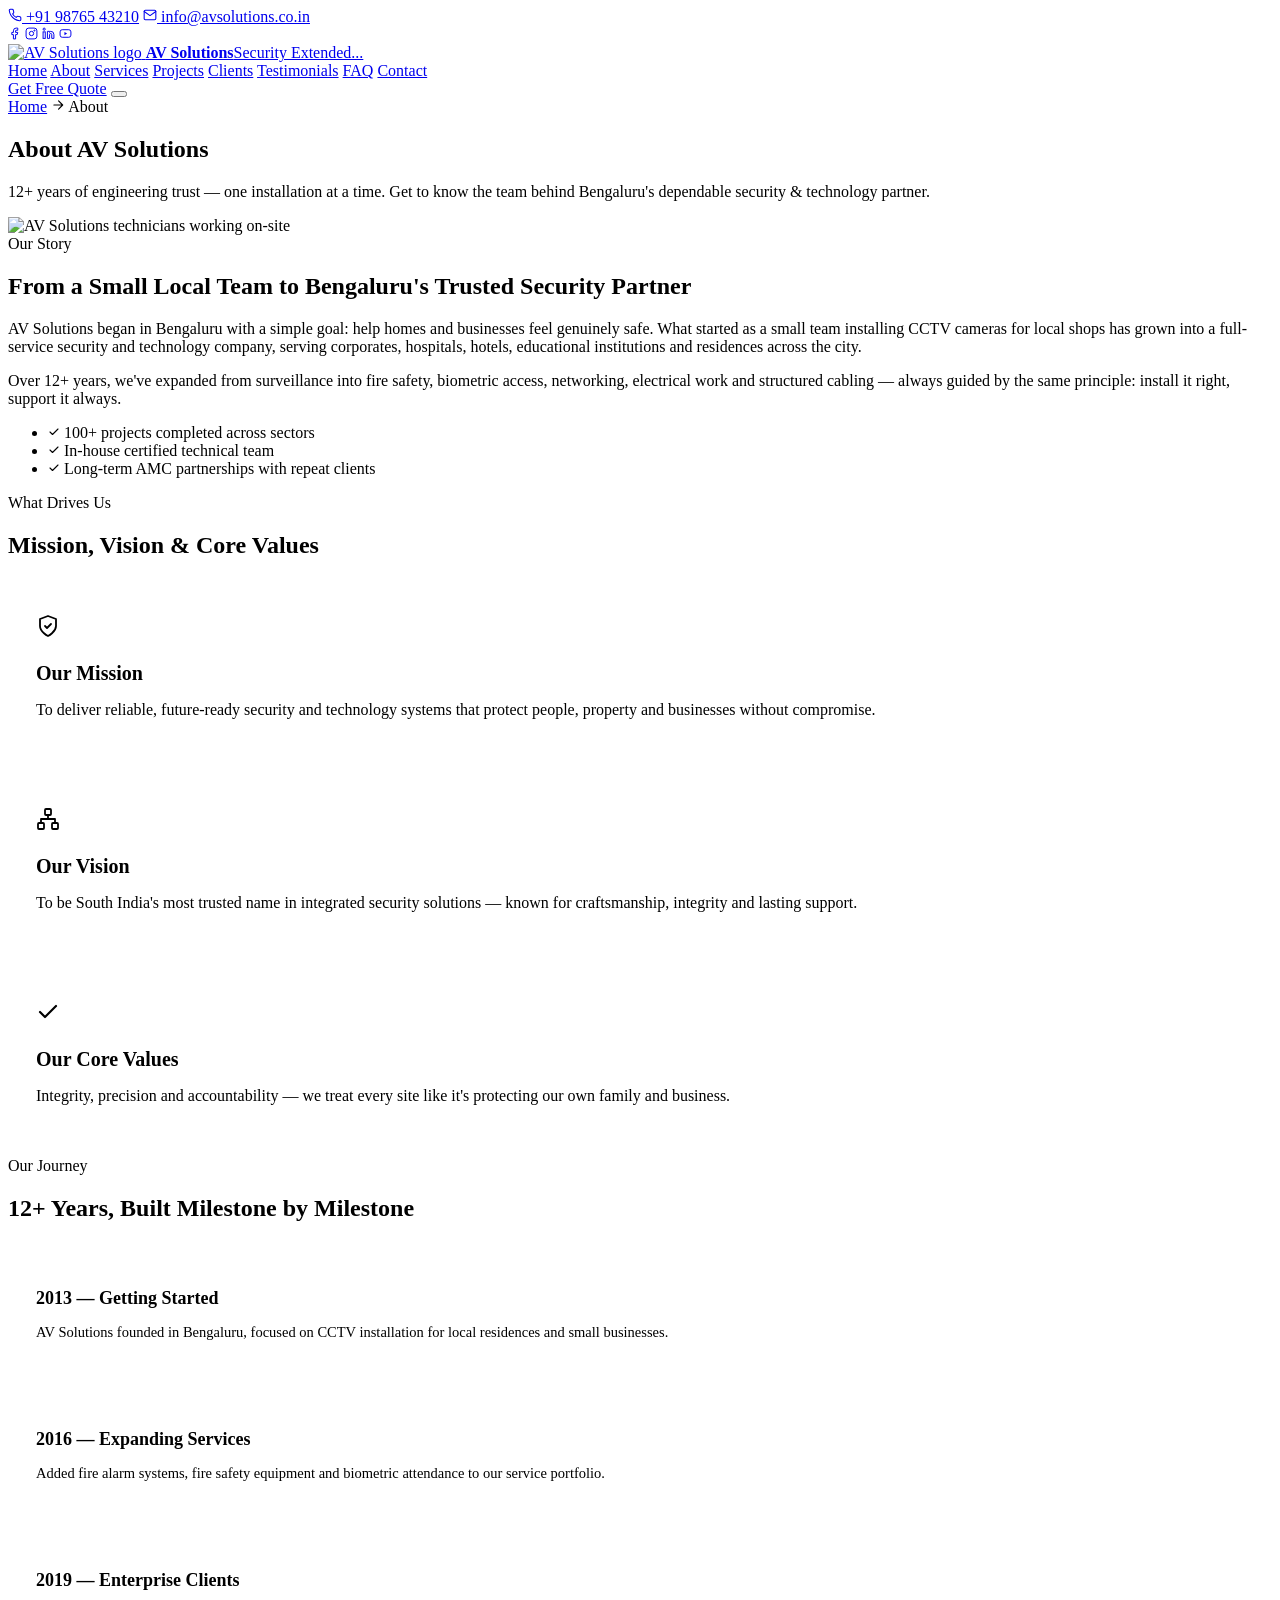
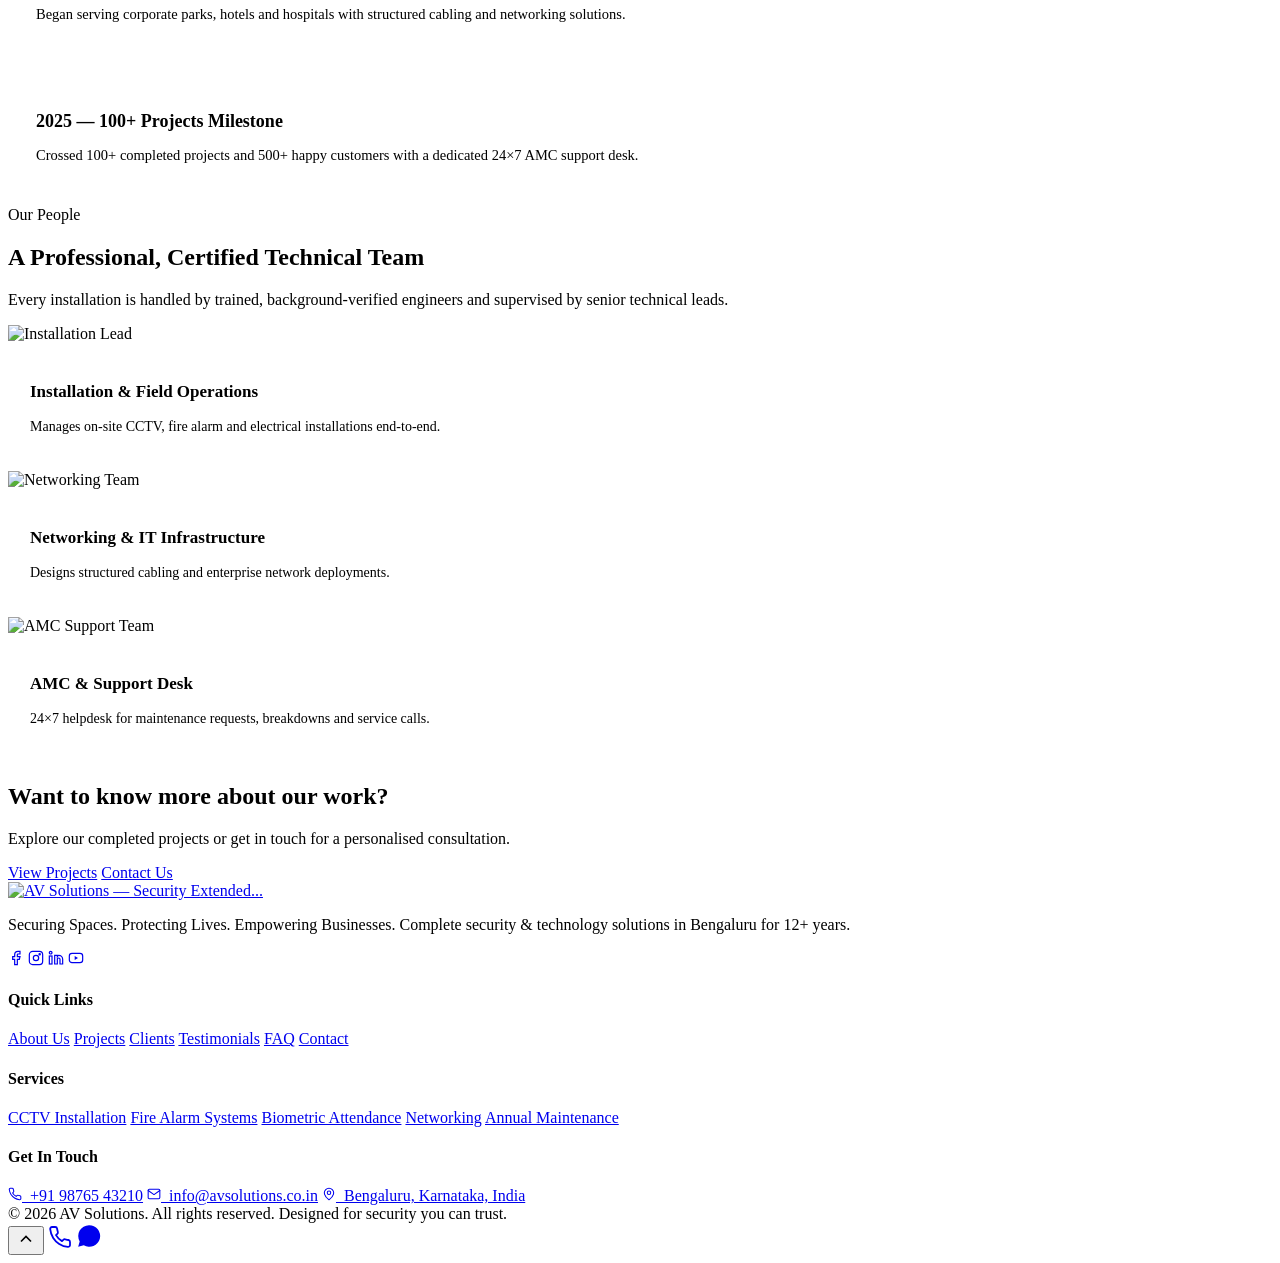
==== Avs website/about.html @ 6512bb24 "Add files via upload" ====
<!DOCTYPE html>
<html lang="en">
<head>
<meta charset="UTF-8">
<meta name="viewport" content="width=device-width, initial-scale=1.0">
<title>About Us | AV Solutions — 12+ Years of Security Expertise</title>
<meta name="description" content="Learn about AV Solutions' journey, mission, vision and the certified team delivering security & technology solutions in Bengaluru.">
<meta name="keywords" content="CCTV installation Bengaluru, fire alarm systems, biometric attendance, security systems, AMC, networking, AV Solutions">
<link rel="canonical" href="https://www.avsolutions.co.in/about.html">
<meta property="og:title" content="About AV Solutions">
<meta property="og:description" content="12+ years of security & technology expertise in Bengaluru.">
<meta property="og:type" content="website">
<link rel="icon" href="images/favicon.ico" sizes="any">
<link rel="icon" type="image/png" sizes="32x32" href="images/favicon-32x32.png">
<link rel="icon" type="image/png" sizes="16x16" href="images/favicon-16x16.png">
<link rel="apple-touch-icon" sizes="180x180" href="images/apple-touch-icon.png">
<link rel="preconnect" href="https://fonts.googleapis.com">
<link rel="preconnect" href="https://fonts.gstatic.com" crossorigin>
<link href="https://fonts.googleapis.com/css2?family=Sora:wght@500;600;700;800&amp;family=Inter:wght@400;500;600;700&amp;display=swap" rel="stylesheet">
<link rel="stylesheet" href="css/style.css">
</head>
<body>

<svg style="display:none" aria-hidden="true">
  <symbol id="icon-camera" viewBox="0 0 24 24" fill="none" stroke="currentColor" stroke-width="1.8" stroke-linecap="round" stroke-linejoin="round"><path d="M23 19a2 2 0 0 1-2 2H3a2 2 0 0 1-2-2V8a2 2 0 0 1 2-2h4l2-3h6l2 3h4a2 2 0 0 1 2 2z"/><circle cx="12" cy="13" r="4"/></symbol>
  <symbol id="icon-bell" viewBox="0 0 24 24" fill="none" stroke="currentColor" stroke-width="1.8" stroke-linecap="round" stroke-linejoin="round"><path d="M18 8a6 6 0 0 0-12 0c0 7-3 9-3 9h18s-3-2-3-9"/><path d="M13.73 21a2 2 0 0 1-3.46 0"/></symbol>
  <symbol id="icon-shield" viewBox="0 0 24 24" fill="none" stroke="currentColor" stroke-width="1.8" stroke-linecap="round" stroke-linejoin="round"><path d="M12 22s8-4 8-10V5l-8-3-8 3v7c0 6 8 10 8 10z"/><path d="m9 12 2 2 4-4"/></symbol>
  <symbol id="icon-fingerprint" viewBox="0 0 24 24" fill="none" stroke="currentColor" stroke-width="1.8" stroke-linecap="round" stroke-linejoin="round"><path d="M12 11a2 2 0 0 1 2 2c0 3.5-1 5.5-2 7"/><path d="M8 14a5 5 0 0 1 8-4"/><path d="M6 17c-1-2-1.5-3.5-1.5-6A7.5 7.5 0 0 1 19 8.5"/><path d="M4 10a9 9 0 0 1 14.5-6.5"/><path d="M2 8a11 11 0 0 1 3-6"/><path d="M10 22c-1-1.5-1.7-2.5-2.2-4"/></symbol>
  <symbol id="icon-network" viewBox="0 0 24 24" fill="none" stroke="currentColor" stroke-width="1.8" stroke-linecap="round" stroke-linejoin="round"><rect x="9" y="2" width="6" height="6" rx="1"/><rect x="2" y="16" width="6" height="6" rx="1"/><rect x="16" y="16" width="6" height="6" rx="1"/><path d="M12 8v4M12 12H5v4M12 12h7v4"/></symbol>
  <symbol id="icon-zap" viewBox="0 0 24 24" fill="none" stroke="currentColor" stroke-width="1.8" stroke-linecap="round" stroke-linejoin="round"><path d="M13 2 3 14h7l-1 8 10-12h-7z"/></symbol>
  <symbol id="icon-megaphone" viewBox="0 0 24 24" fill="none" stroke="currentColor" stroke-width="1.8" stroke-linecap="round" stroke-linejoin="round"><path d="m3 11 18-5v12L3 13z"/><path d="M11.6 16.8a3 3 0 1 1-5.8-1.6"/></symbol>
  <symbol id="icon-wrench" viewBox="0 0 24 24" fill="none" stroke="currentColor" stroke-width="1.8" stroke-linecap="round" stroke-linejoin="round"><path d="M14.7 6.3a4 4 0 0 0-5.4 5.4L2 19l3 3 7.3-7.3a4 4 0 0 0 5.4-5.4l-2.8 2.8-2-2z"/></symbol>
  <symbol id="icon-check" viewBox="0 0 24 24" fill="none" stroke="currentColor" stroke-width="2.2" stroke-linecap="round" stroke-linejoin="round"><path d="M20 6 9 17l-5-5"/></symbol>
  <symbol id="icon-arrow-right" viewBox="0 0 24 24" fill="none" stroke="currentColor" stroke-width="2" stroke-linecap="round" stroke-linejoin="round"><path d="M5 12h14M13 5l7 7-7 7"/></symbol>
  <symbol id="icon-phone" viewBox="0 0 24 24" fill="none" stroke="currentColor" stroke-width="1.8" stroke-linecap="round" stroke-linejoin="round"><path d="M22 16.9v3a2 2 0 0 1-2.2 2 19.8 19.8 0 0 1-8.6-3 19.5 19.5 0 0 1-6-6 19.8 19.8 0 0 1-3-8.7A2 2 0 0 1 4.1 2h3a2 2 0 0 1 2 1.7c.1 1 .4 2.1.7 3a2 2 0 0 1-.5 2.1L8 10.1a16 16 0 0 0 6 6l1.3-1.3a2 2 0 0 1 2.1-.5c1 .3 2 .6 3 .7a2 2 0 0 1 1.6 2z"/></symbol>
  <symbol id="icon-mail" viewBox="0 0 24 24" fill="none" stroke="currentColor" stroke-width="1.8" stroke-linecap="round" stroke-linejoin="round"><rect x="2" y="4" width="20" height="16" rx="2"/><path d="m22 6-10 7L2 6"/></symbol>
  <symbol id="icon-map-pin" viewBox="0 0 24 24" fill="none" stroke="currentColor" stroke-width="1.8" stroke-linecap="round" stroke-linejoin="round"><path d="M20 10c0 6-8 12-8 12s-8-6-8-12a8 8 0 0 1 16 0z"/><circle cx="12" cy="10" r="3"/></symbol>
  <symbol id="icon-clock" viewBox="0 0 24 24" fill="none" stroke="currentColor" stroke-width="1.8" stroke-linecap="round" stroke-linejoin="round"><circle cx="12" cy="12" r="10"/><path d="M12 6v6l4 2"/></symbol>
  <symbol id="icon-whatsapp" viewBox="0 0 24 24" fill="currentColor"><path d="M17.5 14.4c-.3-.1-1.6-.8-1.9-.9-.2-.1-.4-.1-.6.1-.2.3-.7.9-.8 1-.2.2-.3.2-.5.1-1.5-.7-2.5-1.3-3.5-3-.3-.5.3-.4.8-1.4.1-.2 0-.4 0-.5-.1-.1-.6-1.5-.8-2-.2-.5-.4-.4-.6-.4h-.5c-.2 0-.5.1-.7.3-.3.3-1 1-1 2.4s1 2.8 1.2 3c.1.2 2.1 3.2 5 4.4.7.3 1.3.5 1.7.6.7.2 1.4.2 1.9.1.6-.1 1.6-.7 1.9-1.3.2-.6.2-1.1.2-1.2-.1-.1-.2-.2-.5-.3z"/><path d="M12 2a10 10 0 0 0-8.6 15L2 22l5.2-1.4A10 10 0 1 0 12 2z"/></symbol>
  <symbol id="icon-facebook" viewBox="0 0 24 24" fill="none" stroke="currentColor" stroke-width="1.8"><path d="M18 2h-3a5 5 0 0 0-5 5v3H7v4h3v8h4v-8h3l1-4h-4V7a1 1 0 0 1 1-1h3z"/></symbol>
  <symbol id="icon-instagram" viewBox="0 0 24 24" fill="none" stroke="currentColor" stroke-width="1.8"><rect x="2" y="2" width="20" height="20" rx="5"/><circle cx="12" cy="12" r="4"/><circle cx="17.5" cy="6.5" r="1"/></symbol>
  <symbol id="icon-linkedin" viewBox="0 0 24 24" fill="none" stroke="currentColor" stroke-width="1.8"><path d="M16 8a6 6 0 0 1 6 6v7h-4v-7a2 2 0 0 0-4 0v7h-4V8h4v2a6 6 0 0 1 2-2z"/><rect x="2" y="9" width="4" height="12"/><circle cx="4" cy="4" r="2"/></symbol>
  <symbol id="icon-youtube" viewBox="0 0 24 24" fill="none" stroke="currentColor" stroke-width="1.8"><rect x="2" y="5" width="20" height="14" rx="4"/><path d="m10 9 5 3-5 3z" fill="currentColor" stroke="none"/></symbol>
  <symbol id="icon-star" viewBox="0 0 24 24" fill="currentColor"><path d="m12 2 3.1 6.3 6.9 1-5 4.9L18.2 21 12 17.8 5.8 21l1.2-6.8-5-4.9 6.9-1z"/></symbol>
</svg>

<!-- ================= TOP BAR ================= -->
<div class="topbar">
  <div class="container">
    <div class="topbar-links">
      <a href="tel:+919876543210"><svg width="14" height="14"><use href="#icon-phone"/></svg> +91 98765 43210</a>
      <a href="mailto:info@avsolutions.co.in"><svg width="14" height="14"><use href="#icon-mail"/></svg> info@avsolutions.co.in</a>
    </div>
    <div class="topbar-social">
      <a href="#" aria-label="Facebook"><svg width="13" height="13"><use href="#icon-facebook"/></svg></a>
      <a href="#" aria-label="Instagram"><svg width="13" height="13"><use href="#icon-instagram"/></svg></a>
      <a href="#" aria-label="LinkedIn"><svg width="13" height="13"><use href="#icon-linkedin"/></svg></a>
      <a href="#" aria-label="YouTube"><svg width="13" height="13"><use href="#icon-youtube"/></svg></a>
    </div>
  </div>
</div>

<!-- ================= NAVBAR ================= -->
<header class="navbar">
  <div class="container">
    <a href="index.html" class="brand" aria-label="AV Solutions — Home">
      <img src="images/av-logo-mark.png" alt="AV Solutions logo" class="brand-logo">
      <span class="brand-text"><strong>AV Solutions</strong><span>Security Extended...</span></span>
    </a>
    <nav class="nav-links" id="nav-links">
      <a href="index.html">Home</a>
      <a href="about.html" class="active">About</a>
      <a href="services.html">Services</a>
      <a href="projects.html">Projects</a>
      <a href="clients.html">Clients</a>
      <a href="testimonials.html">Testimonials</a>
      <a href="faq.html">FAQ</a>
      <a href="contact.html">Contact</a>
    </nav>
    <div class="nav-cta">
      <a href="contact.html" class="btn btn-outline btn-sm">Get Free Quote</a>
      <button class="nav-toggle" aria-label="Toggle menu" aria-expanded="false">
        <span></span><span></span><span></span>
      </button>
    </div>
  </div>
</header>


<main>
  <!-- ================= PAGE HERO ================= -->
  <section class="page-hero">
    <div class="hero-grid-bg"></div>
    <div class="container">
      <div class="breadcrumb"><a href="index.html">Home</a> <svg width="14" height="14"><use href="#icon-arrow-right"/></svg> <span>About</span></div>
      <h1>About AV Solutions</h1>
      <p>12+ years of engineering trust — one installation at a time. Get to know the team behind Bengaluru's dependable security &amp; technology partner.</p>
    </div>
  </section>

  <!-- ================= STORY ================= -->
  <section class="section-pad">
    <div class="container">
      <div class="split reveal">
        <img src="https://placehold.co/640x480/0b1f3a/e8cc6c?text=Our+Story" alt="AV Solutions technicians working on-site">
        <div>
          <div class="eyebrow">Our Story</div>
          <h2>From a Small Local Team to Bengaluru's Trusted Security Partner</h2>
          <p style="color:var(--text-gray);margin-top:14px;">AV Solutions began in Bengaluru with a simple goal: help homes and businesses feel genuinely safe. What started as a small team installing CCTV cameras for local shops has grown into a full-service security and technology company, serving corporates, hospitals, hotels, educational institutions and residences across the city.</p>
          <p style="color:var(--text-gray);margin-top:14px;">Over 12+ years, we've expanded from surveillance into fire safety, biometric access, networking, electrical work and structured cabling — always guided by the same principle: install it right, support it always.</p>
          <ul class="check-list">
            <li><span class="tick"><svg width="12" height="12"><use href="#icon-check"/></svg></span> 100+ projects completed across sectors</li>
            <li><span class="tick"><svg width="12" height="12"><use href="#icon-check"/></svg></span> In-house certified technical team</li>
            <li><span class="tick"><svg width="12" height="12"><use href="#icon-check"/></svg></span> Long-term AMC partnerships with repeat clients</li>
          </ul>
        </div>
      </div>
    </div>
  </section>

  <!-- ================= MISSION / VISION / VALUES ================= -->
  <section class="section-pad bg-panel">
    <div class="container">
      <div class="section-head center reveal">
        <div class="eyebrow">What Drives Us</div>
        <h2>Mission, Vision &amp; Core Values</h2>
      </div>
      <div class="grid-3">
        <div class="card why-card reveal" style="padding:36px 28px;">
          <div class="icon-circle"><svg width="24" height="24"><use href="#icon-shield"/></svg></div>
          <h3 style="font-size:20px;margin-bottom:10px;">Our Mission</h3>
          <p style="color:var(--text-gray);">To deliver reliable, future-ready security and technology systems that protect people, property and businesses without compromise.</p>
        </div>
        <div class="card why-card reveal" style="padding:36px 28px;">
          <div class="icon-circle"><svg width="24" height="24"><use href="#icon-network"/></svg></div>
          <h3 style="font-size:20px;margin-bottom:10px;">Our Vision</h3>
          <p style="color:var(--text-gray);">To be South India's most trusted name in integrated security solutions — known for craftsmanship, integrity and lasting support.</p>
        </div>
        <div class="card why-card reveal" style="padding:36px 28px;">
          <div class="icon-circle"><svg width="24" height="24"><use href="#icon-check"/></svg></div>
          <h3 style="font-size:20px;margin-bottom:10px;">Our Core Values</h3>
          <p style="color:var(--text-gray);">Integrity, precision and accountability — we treat every site like it's protecting our own family and business.</p>
        </div>
      </div>
    </div>
  </section>

  <!-- ================= 12+ YEARS JOURNEY (TIMELINE) ================= -->
  <section class="section-pad">
    <div class="container">
      <div class="section-head center reveal">
        <div class="eyebrow">Our Journey</div>
        <h2>12+ Years, Built Milestone by Milestone</h2>
      </div>
      <div class="grid-2 reveal">
        <div class="card" style="padding:28px;">
          <h3 style="font-size:18px;margin-bottom:6px;">2013 — Getting Started</h3>
          <p style="color:var(--text-gray);font-size:14.5px;">AV Solutions founded in Bengaluru, focused on CCTV installation for local residences and small businesses.</p>
        </div>
        <div class="card" style="padding:28px;">
          <h3 style="font-size:18px;margin-bottom:6px;">2016 — Expanding Services</h3>
          <p style="color:var(--text-gray);font-size:14.5px;">Added fire alarm systems, fire safety equipment and biometric attendance to our service portfolio.</p>
        </div>
        <div class="card" style="padding:28px;">
          <h3 style="font-size:18px;margin-bottom:6px;">2019 — Enterprise Clients</h3>
          <p style="color:var(--text-gray);font-size:14.5px;">Began serving corporate parks, hotels and hospitals with structured cabling and networking solutions.</p>
        </div>
        <div class="card" style="padding:28px;">
          <h3 style="font-size:18px;margin-bottom:6px;">2025 — 100+ Projects Milestone</h3>
          <p style="color:var(--text-gray);font-size:14.5px;">Crossed 100+ completed projects and 500+ happy customers with a dedicated 24×7 AMC support desk.</p>
        </div>
      </div>
    </div>
  </section>

  <!-- ================= TEAM ================= -->
  <section class="section-pad bg-panel">
    <div class="container">
      <div class="section-head center reveal">
        <div class="eyebrow">Our People</div>
        <h2>A Professional, Certified Technical Team</h2>
        <p>Every installation is handled by trained, background-verified engineers and supervised by senior technical leads.</p>
      </div>
      <div class="grid-3">
        <div class="card reveal" style="overflow:hidden;">
          <img src="https://placehold.co/420x320/13294b/ffffff?text=Site+%26+Installation+Lead" alt="Installation Lead">
          <div style="padding:22px;"><h3 style="font-size:17px;">Installation &amp; Field Operations</h3><p style="color:var(--text-gray);font-size:14px;margin-top:6px;">Manages on-site CCTV, fire alarm and electrical installations end-to-end.</p></div>
        </div>
        <div class="card reveal" style="overflow:hidden;">
          <img src="https://placehold.co/420x320/13294b/ffffff?text=Networking+%26+IT+Team" alt="Networking Team">
          <div style="padding:22px;"><h3 style="font-size:17px;">Networking &amp; IT Infrastructure</h3><p style="color:var(--text-gray);font-size:14px;margin-top:6px;">Designs structured cabling and enterprise network deployments.</p></div>
        </div>
        <div class="card reveal" style="overflow:hidden;">
          <img src="https://placehold.co/420x320/13294b/ffffff?text=AMC+%26+Support+Desk" alt="AMC Support Team">
          <div style="padding:22px;"><h3 style="font-size:17px;">AMC &amp; Support Desk</h3><p style="color:var(--text-gray);font-size:14px;margin-top:6px;">24×7 helpdesk for maintenance requests, breakdowns and service calls.</p></div>
        </div>
      </div>
    </div>
  </section>

  <!-- ================= CTA ================= -->
  <section class="section-pad">
    <div class="container">
      <div class="cta-banner reveal">
        <div><h2>Want to know more about our work?</h2><p>Explore our completed projects or get in touch for a personalised consultation.</p></div>
        <div class="cta-actions">
          <a href="projects.html" class="btn btn-gold">View Projects</a>
          <a href="contact.html" class="btn btn-outline">Contact Us</a>
        </div>
      </div>
    </div>
  </section>

</main>

<!-- ================= FOOTER ================= -->
<footer class="site-footer">
  <div class="container">
    <div class="footer-grid">
      <div>
        <a href="index.html" class="brand footer-brand" aria-label="AV Solutions — Home">
          <img src="images/av-logo-full.png" alt="AV Solutions — Security Extended..." class="footer-logo">
        </a>
        <p>Securing Spaces. Protecting Lives. Empowering Businesses. Complete security &amp; technology solutions in Bengaluru for 12+ years.</p>
        <div class="footer-social">
          <a href="#" aria-label="Facebook"><svg width="16" height="16"><use href="#icon-facebook"/></svg></a>
          <a href="#" aria-label="Instagram"><svg width="16" height="16"><use href="#icon-instagram"/></svg></a>
          <a href="#" aria-label="LinkedIn"><svg width="16" height="16"><use href="#icon-linkedin"/></svg></a>
          <a href="#" aria-label="YouTube"><svg width="16" height="16"><use href="#icon-youtube"/></svg></a>
        </div>
      </div>
      <div>
        <h4>Quick Links</h4>
        <div class="footer-links">
          <a href="about.html">About Us</a>
          <a href="projects.html">Projects</a>
          <a href="clients.html">Clients</a>
          <a href="testimonials.html">Testimonials</a>
          <a href="faq.html">FAQ</a>
          <a href="contact.html">Contact</a>
        </div>
      </div>
      <div>
        <h4>Services</h4>
        <div class="footer-links">
          <a href="services.html#cctv">CCTV Installation</a>
          <a href="services.html#fire-alarm">Fire Alarm Systems</a>
          <a href="services.html#biometric">Biometric Attendance</a>
          <a href="services.html#networking">Networking</a>
          <a href="services.html#amc">Annual Maintenance</a>
        </div>
      </div>
      <div>
        <h4>Get In Touch</h4>
        <div class="footer-links">
          <a href="tel:+919876543210"><svg width="14" height="14"><use href="#icon-phone"/></svg>&nbsp; +91 98765 43210</a>
          <a href="mailto:info@avsolutions.co.in"><svg width="14" height="14"><use href="#icon-mail"/></svg>&nbsp; info@avsolutions.co.in</a>
          <a href="contact.html"><svg width="14" height="14"><use href="#icon-map-pin"/></svg>&nbsp; Bengaluru, Karnataka, India</a>
        </div>
      </div>
    </div>
    <div class="footer-bottom">
      <span>© <span class="current-year">2026</span> AV Solutions. All rights reserved.</span>
      <span>Designed for security you can trust.</span>
    </div>
  </div>
</footer>

<!-- ================= FLOATING BUTTONS ================= -->
<div class="float-stack">
  <button class="float-btn scroll-top" aria-label="Scroll to top"><svg width="20" height="20" fill="none" stroke="currentColor" stroke-width="2" viewBox="0 0 24 24"><path d="m18 15-6-6-6 6"/></svg></button>
  <a href="tel:+919876543210" class="float-btn float-call" aria-label="Call us"><svg width="24" height="24"><use href="#icon-phone"/></svg></a>
  <a href="https://wa.me/919876543210" target="_blank" rel="noopener" class="float-btn float-whatsapp" aria-label="Chat on WhatsApp"><svg width="26" height="26"><use href="#icon-whatsapp"/></svg></a>
</div>

<script src="js/script.js"></script>
</body>
</html>
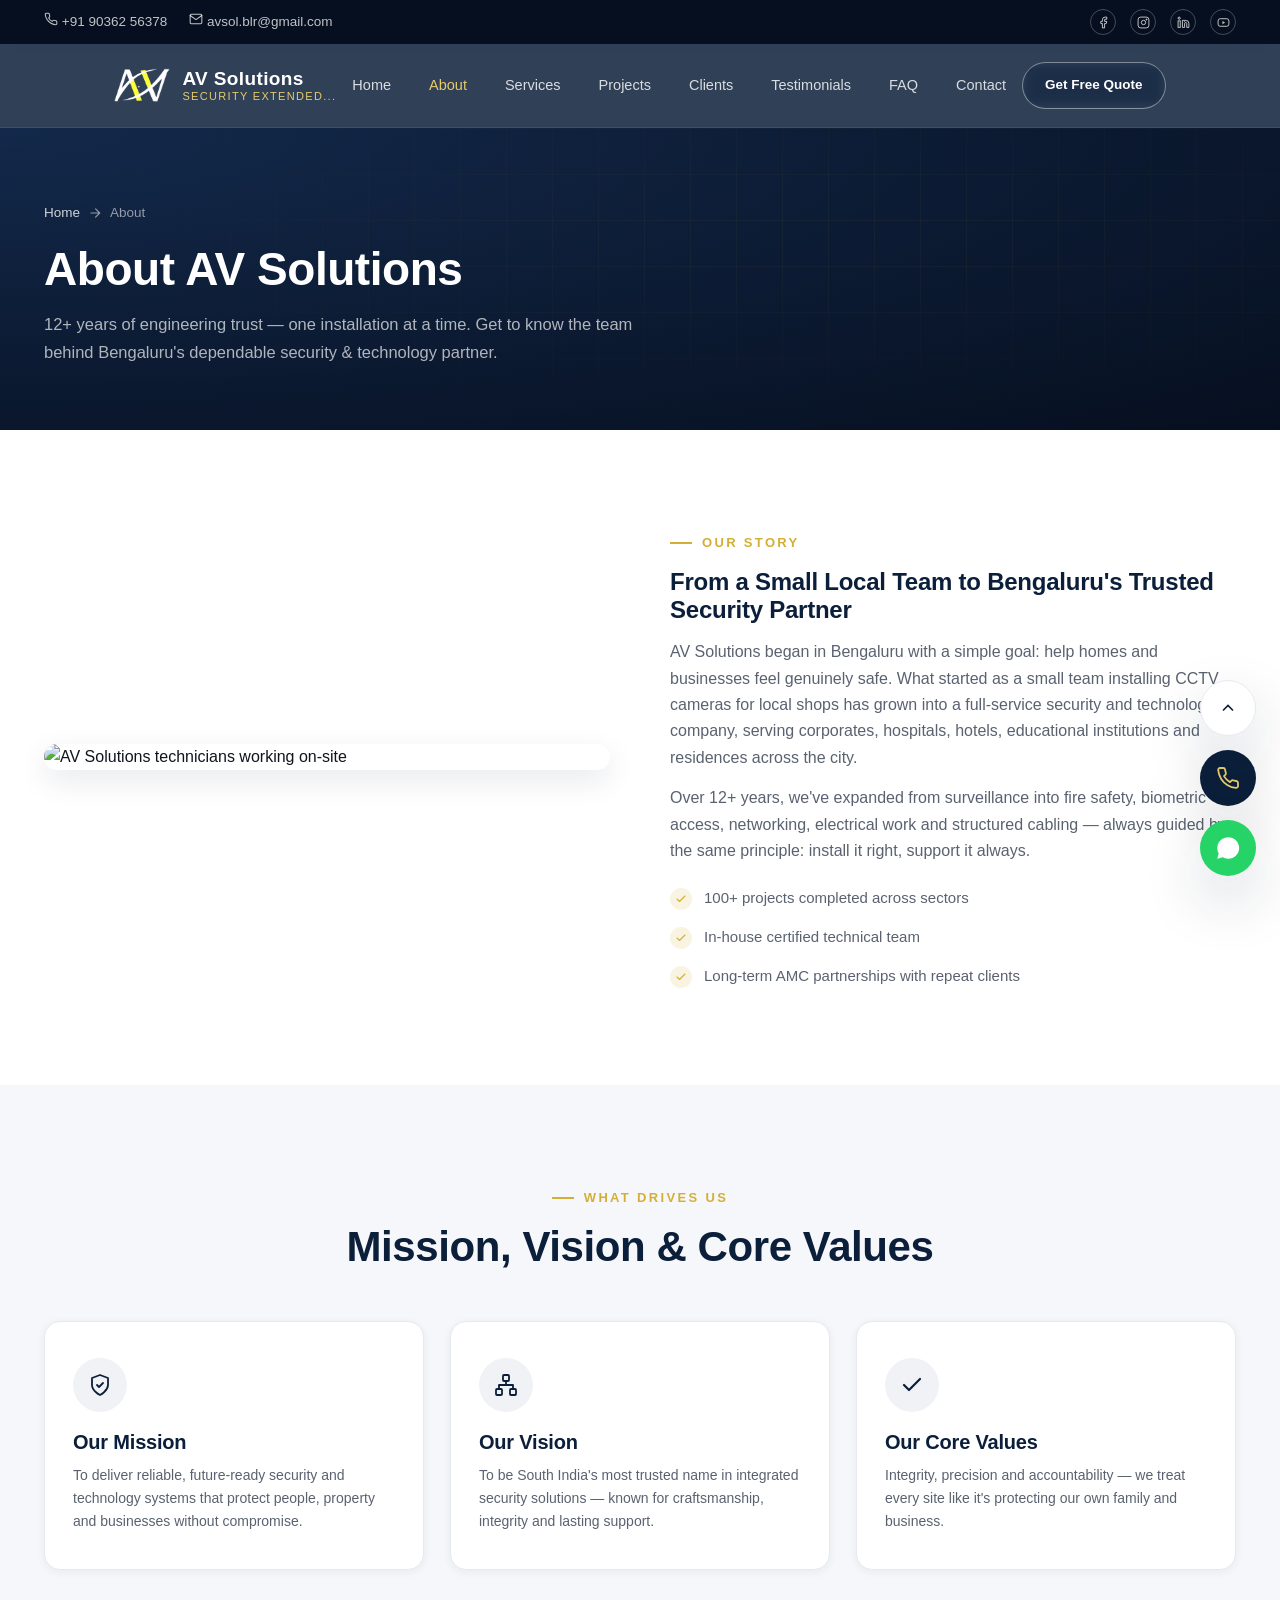
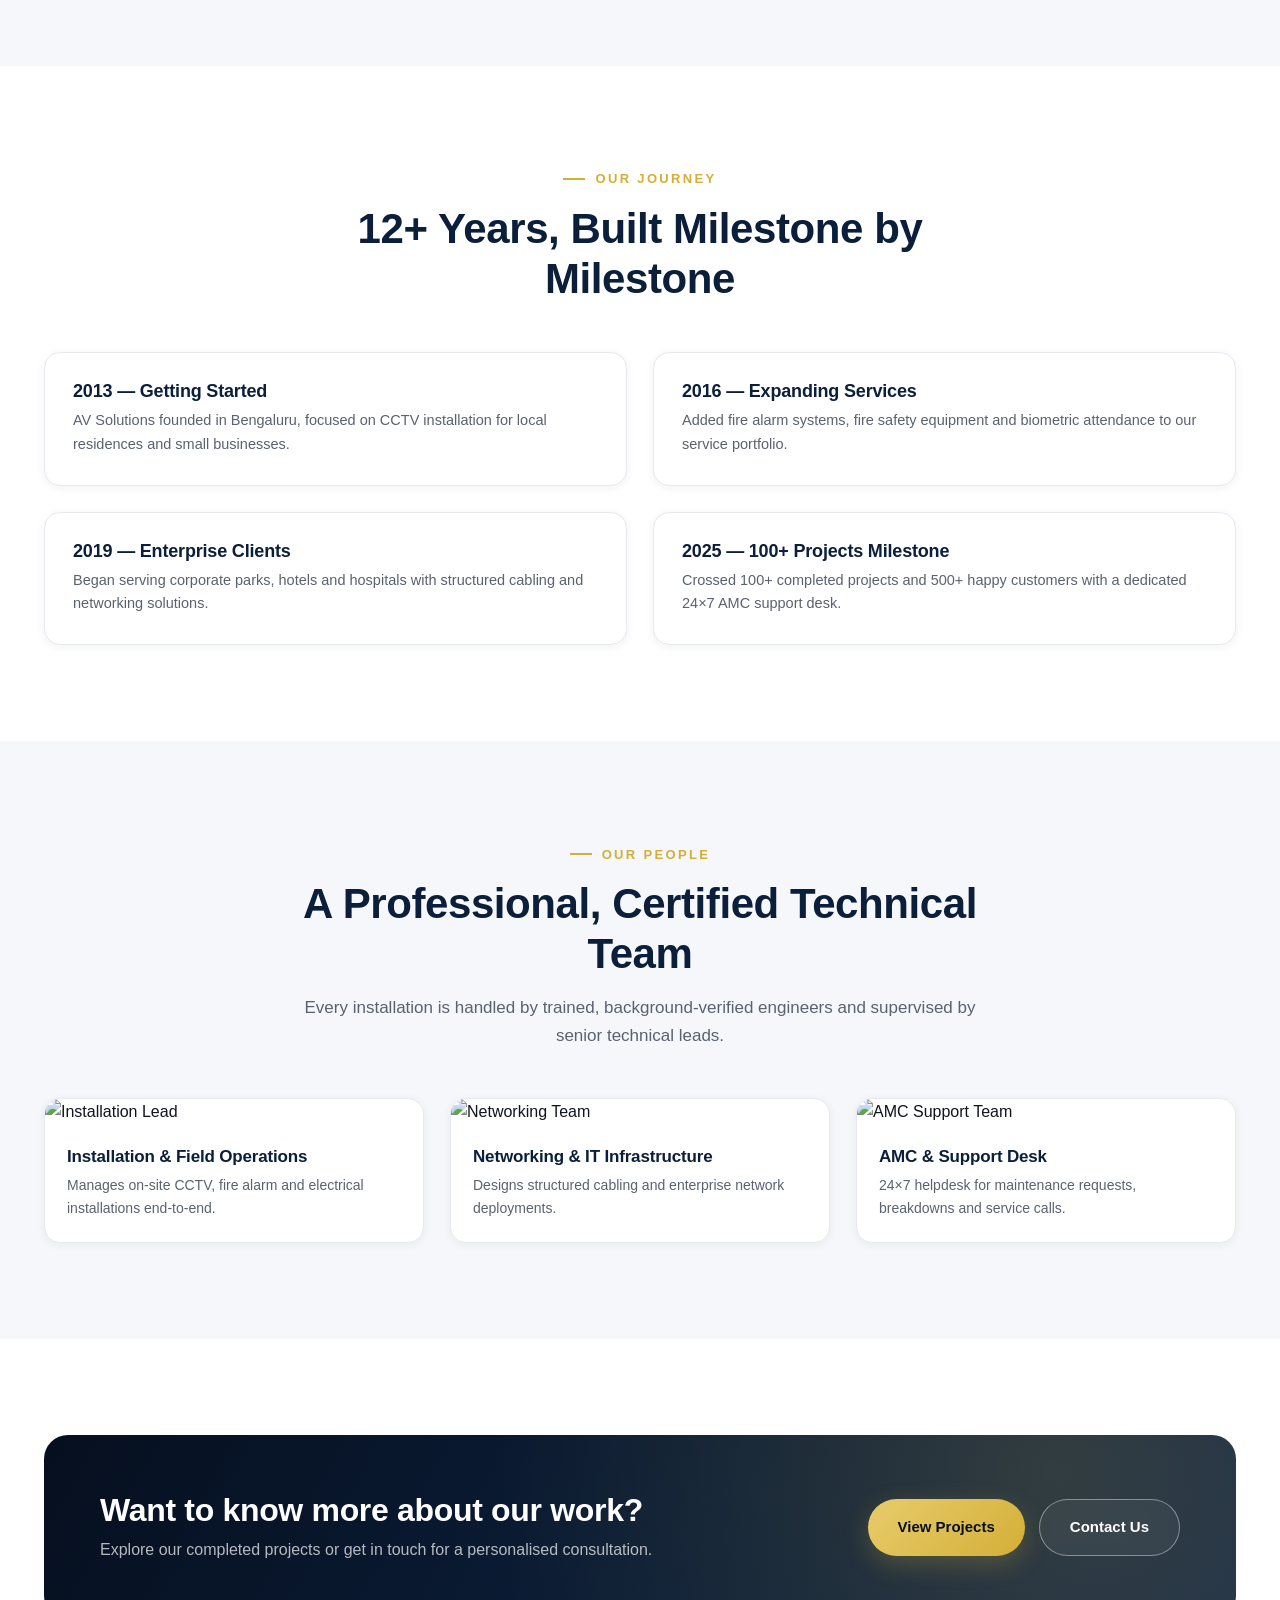
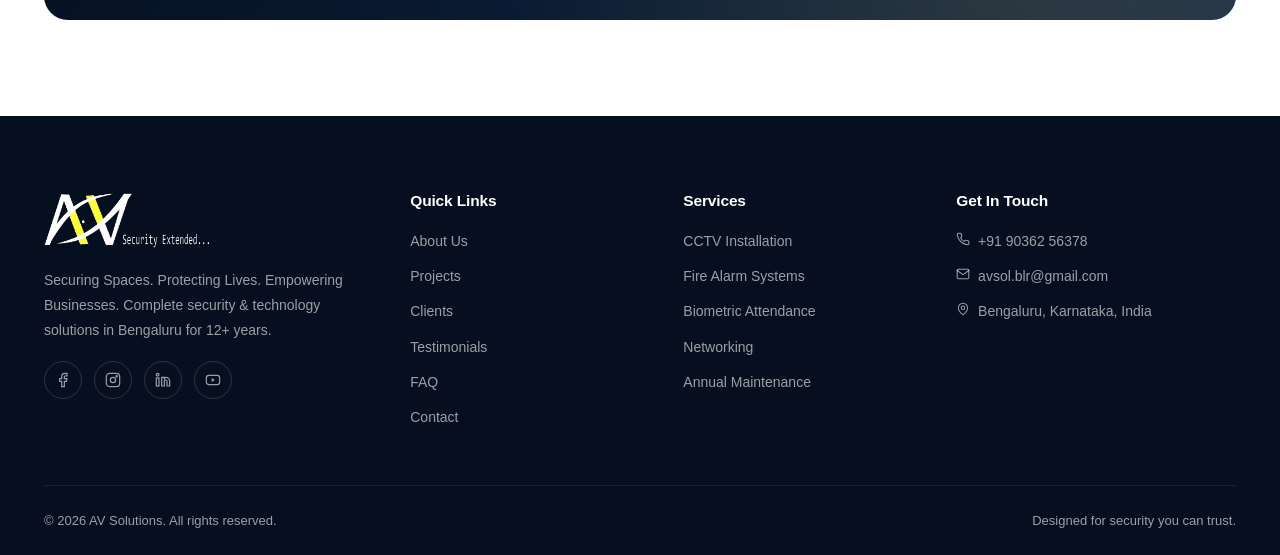
==== commit cf395359: "Update about.html" ====
--- a/Avs website/about.html
+++ b/Avs website/about.html
@@ -48,8 +48,8 @@
 <div class="topbar">
   <div class="container">
     <div class="topbar-links">
-      <a href="tel:+919876543210"><svg width="14" height="14"><use href="#icon-phone"/></svg> +91 98765 43210</a>
-      <a href="mailto:info@avsolutions.co.in"><svg width="14" height="14"><use href="#icon-mail"/></svg> info@avsolutions.co.in</a>
+      <a href="tel:+919036256378"><svg width="14" height="14"><use href="#icon-phone"/></svg> +91 90362 56378</a>
+      <a href="mailto:avsol.blr@gmail.com"><svg width="14" height="14"><use href="#icon-mail"/></svg> avsol.blr@gmail.com</a>
     </div>
     <div class="topbar-social">
       <a href="#" aria-label="Facebook"><svg width="13" height="13"><use href="#icon-facebook"/></svg></a>
@@ -253,8 +253,8 @@
       <div>
         <h4>Get In Touch</h4>
         <div class="footer-links">
-          <a href="tel:+919876543210"><svg width="14" height="14"><use href="#icon-phone"/></svg>&nbsp; +91 98765 43210</a>
-          <a href="mailto:info@avsolutions.co.in"><svg width="14" height="14"><use href="#icon-mail"/></svg>&nbsp; info@avsolutions.co.in</a>
+          <a href="tel:+919036256378"><svg width="14" height="14"><use href="#icon-phone"/></svg>&nbsp; +91 90362 56378</a>
+          <a href="mailto:avsol.blr@gmail.com"><svg width="14" height="14"><use href="#icon-mail"/></svg>&nbsp; avsol.blr@gmail.com</a>
           <a href="contact.html"><svg width="14" height="14"><use href="#icon-map-pin"/></svg>&nbsp; Bengaluru, Karnataka, India</a>
         </div>
       </div>
@@ -269,8 +269,8 @@
 <!-- ================= FLOATING BUTTONS ================= -->
 <div class="float-stack">
   <button class="float-btn scroll-top" aria-label="Scroll to top"><svg width="20" height="20" fill="none" stroke="currentColor" stroke-width="2" viewBox="0 0 24 24"><path d="m18 15-6-6-6 6"/></svg></button>
-  <a href="tel:+919876543210" class="float-btn float-call" aria-label="Call us"><svg width="24" height="24"><use href="#icon-phone"/></svg></a>
-  <a href="https://wa.me/919876543210" target="_blank" rel="noopener" class="float-btn float-whatsapp" aria-label="Chat on WhatsApp"><svg width="26" height="26"><use href="#icon-whatsapp"/></svg></a>
+  <a href="tel:+919036256378" class="float-btn float-call" aria-label="Call us"><svg width="24" height="24"><use href="#icon-phone"/></svg></a>
+  <a href="https://wa.me/919036256378" target="_blank" rel="noopener" class="float-btn float-whatsapp" aria-label="Chat on WhatsApp"><svg width="26" height="26"><use href="#icon-whatsapp"/></svg></a>
 </div>
 
 <script src="js/script.js"></script>
--- a/Avs website/css/style.css
+++ b/Avs website/css/style.css
@@ -0,0 +1,485 @@
+/* =========================================================================
+   AV Solutions — Stylesheet
+   Design system: deep navy + gold, viewfinder-bracket signature motif
+   Fonts: Sora (display) / Inter (body)
+   ========================================================================= */
+
+:root{
+  /* Color tokens */
+  --navy-deep:   #060f1f;
+  --navy:        #0b1f3a;
+  --navy-light:  #13294b;
+  --navy-glass:  rgba(11, 31, 58, 0.72);
+  --gold:        #d4af37;
+  --gold-light:  #e8cc6c;
+  --gold-dim:    rgba(212, 175, 55, 0.35);
+  --white:       #ffffff;
+  --off-white:   #f6f7fa;
+  --panel:       #f0f2f6;
+  --text-dark:   #10141c;
+  --text-gray:   #5a6270;
+  --text-light:  #8891a0;
+  --border:      #e6e9ef;
+  --success:     #1f9d55;
+
+  /* Elevation */
+  --shadow-sm: 0 2px 10px rgba(11, 31, 58, 0.06);
+  --shadow-md: 0 10px 30px rgba(11, 31, 58, 0.10);
+  --shadow-lg: 0 25px 60px rgba(11, 31, 58, 0.18);
+  --shadow-gold: 0 8px 24px rgba(212, 175, 55, 0.25);
+
+  /* Radii */
+  --r-sm: 10px;
+  --r-md: 16px;
+  --r-lg: 24px;
+
+  /* Type */
+  --font-display: 'Sora', sans-serif;
+  --font-body: 'Inter', sans-serif;
+
+  /* Layout */
+  --container: 1240px;
+  --nav-height: 84px;
+}
+
+/* ---------- Reset ---------- */
+*, *::before, *::after{ box-sizing: border-box; margin: 0; padding: 0; }
+html{ scroll-behavior: smooth; }
+body{
+  font-family: var(--font-body);
+  color: var(--text-dark);
+  background: var(--white);
+  line-height: 1.65;
+  -webkit-font-smoothing: antialiased;
+  overflow-x: hidden;
+}
+img{ max-width: 100%; display: block; }
+a{ color: inherit; text-decoration: none; }
+ul{ list-style: none; }
+button{ font-family: inherit; cursor: pointer; border: none; background: none; }
+h1,h2,h3,h4,h5{ font-family: var(--font-display); color: var(--navy); line-height: 1.2; letter-spacing: -0.01em; }
+section{ position: relative; }
+:focus-visible{ outline: 2px solid var(--gold); outline-offset: 3px; }
+
+@media (prefers-reduced-motion: reduce){
+  *{ animation-duration: 0.001ms !important; animation-iteration-count: 1 !important; transition-duration: 0.001ms !important; scroll-behavior: auto !important; }
+}
+
+.container{ max-width: var(--container); margin: 0 auto; padding: 0 24px; }
+
+/* ---------- Eyebrow / section heading ---------- */
+.eyebrow{
+  display: inline-flex; align-items: center; gap: 10px;
+  font-family: var(--font-display);
+  font-size: 13px; font-weight: 600; letter-spacing: 0.18em; text-transform: uppercase;
+  color: var(--gold); margin-bottom: 14px;
+}
+.eyebrow::before{
+  content: ""; width: 22px; height: 2px; background: var(--gold); display: inline-block;
+}
+.section-head{ max-width: 680px; margin-bottom: 48px; }
+.section-head.center{ margin-left: auto; margin-right: auto; text-align: center; }
+.section-head h2{ font-size: clamp(28px, 4vw, 42px); margin-bottom: 14px; }
+.section-head p{ color: var(--text-gray); font-size: 17px; }
+
+.section-pad{ padding: 96px 0; }
+@media (max-width: 768px){ .section-pad{ padding: 64px 0; } }
+
+.bg-panel{ background: var(--off-white); }
+.bg-navy{ background: var(--navy); color: rgba(255,255,255,0.85); }
+.bg-navy h2, .bg-navy h3{ color: var(--white); }
+
+/* ---------- Viewfinder bracket signature motif ---------- */
+.bracket-frame{ position: relative; }
+.bracket-frame::before, .bracket-frame::after,
+.bracket-frame .bf-tr, .bracket-frame .bf-bl{
+  content: ""; position: absolute; width: 26px; height: 26px;
+  border: 2px solid var(--gold); opacity: 0.9; z-index: 2;
+  transition: width .35s ease, height .35s ease;
+}
+.bracket-frame::before{ top: -1px; left: -1px; border-right: none; border-bottom: none; border-top-left-radius: 6px; }
+.bracket-frame::after{ bottom: -1px; right: -1px; border-left: none; border-top: none; border-bottom-right-radius: 6px; }
+.bracket-frame .bf-tr{ top: -1px; right: -1px; border-left: none; border-bottom: none; border-top-right-radius: 6px; }
+.bracket-frame .bf-bl{ bottom: -1px; left: -1px; border-right: none; border-top: none; border-bottom-left-radius: 6px; }
+.bracket-frame:hover::before, .bracket-frame:hover::after,
+.bracket-frame:hover .bf-tr, .bracket-frame:hover .bf-bl{ width: 36px; height: 36px; }
+
+/* ---------- Buttons ---------- */
+.btn{
+  display: inline-flex; align-items: center; justify-content: center; gap: 10px;
+  padding: 15px 30px; border-radius: 100px; font-weight: 600; font-size: 15px;
+  transition: transform .25s ease, box-shadow .25s ease, background .25s ease, color .25s ease;
+  white-space: nowrap;
+}
+.btn-gold{ background: linear-gradient(135deg, var(--gold-light), var(--gold)); color: var(--navy-deep); box-shadow: var(--shadow-gold); }
+.btn-gold:hover{ transform: translateY(-3px); box-shadow: 0 14px 30px rgba(212,175,55,0.35); }
+.btn-outline{ border: 1.5px solid rgba(255,255,255,0.4); color: var(--white); background: rgba(255,255,255,0.05); backdrop-filter: blur(6px); }
+.btn-outline:hover{ background: rgba(255,255,255,0.15); transform: translateY(-3px); }
+.btn-navy{ background: var(--navy); color: var(--white); }
+.btn-navy:hover{ background: var(--navy-light); transform: translateY(-3px); box-shadow: var(--shadow-md); }
+.btn-sm{ padding: 11px 22px; font-size: 13.5px; }
+.btn-block{ width: 100%; }
+
+/* ---------- Top utility bar ---------- */
+.topbar{
+  background: var(--navy-deep); color: rgba(255,255,255,0.75); font-size: 13.5px;
+  padding: 9px 0; display: flex; justify-content: space-between; align-items: center;
+}
+.topbar .container{ display: flex; justify-content: space-between; align-items: center; flex-wrap: wrap; gap: 6px; width: 100%; }
+.topbar a{ color: rgba(255,255,255,0.75); transition: color .2s; }
+.topbar a:hover{ color: var(--gold); }
+.topbar-links{ display: flex; gap: 22px; }
+.topbar-social{ display: flex; gap: 14px; }
+.topbar-social a{ width: 26px; height: 26px; border-radius: 50%; border: 1px solid rgba(255,255,255,0.25); display: flex; align-items: center; justify-content: center; }
+
+/* ---------- Nav ---------- */
+.navbar{
+  position: sticky; top: 0; z-index: 999;
+  height: var(--nav-height);
+  display: flex; align-items: center;
+  background: rgba(11, 31, 58, 0.85);
+  backdrop-filter: blur(14px); -webkit-backdrop-filter: blur(14px);
+  border-bottom: 1px solid rgba(255,255,255,0.08);
+  transition: background .3s ease;
+}
+.navbar .container{ display: flex; align-items: center; justify-content: space-between; }
+.brand{ display: flex; align-items: center; gap: 12px; transition: opacity .2s ease; }
+.brand:hover{ opacity: 0.85; }
+.brand-logo{
+  height: 48px; width: auto; max-width: 56px; object-fit: contain;
+  display: block; flex-shrink: 0;
+}
+.brand-text{ display: flex; flex-direction: column; line-height: 1.1; }
+.brand-text strong{ font-family: var(--font-display); color: var(--white); font-size: 19px; letter-spacing: 0.02em; }
+.brand-text span{ color: var(--gold-light); font-size: 11px; letter-spacing: 0.12em; text-transform: uppercase; }
+
+.nav-links{ display: flex; align-items: center; gap: 6px; }
+.nav-links a{
+  color: rgba(255,255,255,0.82); font-size: 14.5px; font-weight: 500; padding: 10px 16px; border-radius: 8px;
+  position: relative; transition: color .2s ease, background .2s ease;
+}
+.nav-links a:hover{ color: var(--white); background: rgba(255,255,255,0.06); }
+.nav-links a.active{ color: var(--gold-light); }
+.nav-cta{ display: flex; align-items: center; gap: 14px; }
+
+.nav-toggle{ display: none; flex-direction: column; gap: 5px; width: 30px; }
+.nav-toggle span{ height: 2px; background: var(--white); border-radius: 2px; transition: transform .3s, opacity .3s; }
+
+@media (max-width: 1024px){
+  .nav-links{
+    position: fixed; top: var(--nav-height); left: 0; right: 0; bottom: 0;
+    background: var(--navy-deep); flex-direction: column; align-items: stretch;
+    padding: 20px; gap: 4px; transform: translateX(100%); transition: transform .35s ease;
+    overflow-y: auto;
+  }
+  .nav-links.open{ transform: translateX(0); }
+  .nav-links a{ padding: 16px; font-size: 16px; border-bottom: 1px solid rgba(255,255,255,0.06); }
+  .nav-toggle{ display: flex; }
+  .nav-cta .btn-outline{ display: none; }
+}
+
+/* ---------- Hero ---------- */
+.hero{
+  position: relative; overflow: hidden; color: var(--white);
+  background: radial-gradient(ellipse at top right, var(--navy-light) 0%, var(--navy) 45%, var(--navy-deep) 100%);
+  padding: 110px 0 130px;
+}
+.hero-grid-bg{
+  position: absolute; inset: 0;
+  background-image: linear-gradient(rgba(212,175,55,0.08) 1px, transparent 1px), linear-gradient(90deg, rgba(212,175,55,0.08) 1px, transparent 1px);
+  background-size: 46px 46px;
+  mask-image: radial-gradient(ellipse at 65% 35%, black 10%, transparent 70%);
+  opacity: 0.9;
+}
+.hero-scan{
+  position: absolute; left: 0; right: 0; height: 2px; top: 20%;
+  background: linear-gradient(90deg, transparent, rgba(212,175,55,0.9), transparent);
+  animation: scan 6s linear infinite;
+  filter: blur(0.3px);
+}
+@keyframes scan{ 0%{ top: 8%; opacity: 0; } 10%{ opacity: 1; } 50%{ top: 85%; opacity: 1;} 60%{opacity: 0;} 100%{ top: 85%; opacity: 0; } }
+
+.hero .container{ position: relative; z-index: 2; display: grid; grid-template-columns: 1.15fr 0.85fr; gap: 50px; align-items: center; }
+@media (max-width: 980px){ .hero .container{ grid-template-columns: 1fr; } }
+
+.hero-badge{
+  display: inline-flex; align-items: center; gap: 10px; padding: 8px 16px;
+  border: 1px solid rgba(212,175,55,0.4); border-radius: 100px; background: rgba(212,175,55,0.08);
+  font-size: 13px; font-weight: 600; letter-spacing: 0.06em; color: var(--gold-light); margin-bottom: 26px;
+}
+.hero-badge .dot{ width: 8px; height: 8px; border-radius: 50%; background: var(--success); box-shadow: 0 0 0 4px rgba(31,157,85,0.25); }
+.hero h1{ color: var(--white); font-size: clamp(34px, 5vw, 58px); font-weight: 700; letter-spacing: -0.02em; margin-bottom: 22px; }
+.hero h1 span{ color: var(--gold-light); }
+.hero p.lead{ font-size: 18px; color: rgba(255,255,255,0.72); max-width: 560px; margin-bottom: 36px; }
+.hero-actions{ display: flex; gap: 16px; flex-wrap: wrap; margin-bottom: 56px; }
+
+.hero-stats{ display: grid; grid-template-columns: repeat(4, 1fr); gap: 18px; border-top: 1px solid rgba(255,255,255,0.12); padding-top: 32px; }
+.hero-stats .stat-num{ font-family: var(--font-display); font-size: clamp(26px, 3vw, 34px); font-weight: 700; color: var(--gold-light); }
+.hero-stats .stat-label{ font-size: 13px; color: rgba(255,255,255,0.6); margin-top: 4px; }
+@media (max-width: 640px){ .hero-stats{ grid-template-columns: repeat(2, 1fr); } }
+
+@media (max-width: 480px){
+  .brand-logo{ height: 38px; }
+  .brand-text strong{ font-size: 16px; }
+  .brand-text span{ font-size: 9.5px; }
+  .footer-logo{ height: 46px; }
+}
+
+.hero-visual{ position: relative; }
+.hero-visual img{ border-radius: var(--r-lg); box-shadow: var(--shadow-lg); position: relative; z-index: 1; }
+.hero-visual-card{
+  position: absolute; bottom: -26px; left: -26px; z-index: 2;
+  background: rgba(255,255,255,0.9); backdrop-filter: blur(10px);
+  border-radius: var(--r-md); padding: 18px 22px; box-shadow: var(--shadow-lg);
+  display: flex; align-items: center; gap: 14px; color: var(--navy);
+}
+@media (max-width: 980px){ .hero-visual-card{ left: 10px; } }
+.hero-visual-card .icon-box{ width: 46px; height: 46px; border-radius: 12px; background: var(--navy); color: var(--gold-light); display: flex; align-items: center; justify-content: center; }
+.hero-visual-card strong{ display: block; font-family: var(--font-display); font-size: 15px; }
+.hero-visual-card span{ font-size: 12.5px; color: var(--text-gray); }
+
+/* ---------- Page hero (inner pages) ---------- */
+.page-hero{
+  background: radial-gradient(ellipse at top left, var(--navy-light), var(--navy-deep));
+  color: var(--white); padding: 74px 0 64px; position: relative; overflow: hidden;
+}
+.page-hero .hero-grid-bg{ opacity: 0.6; }
+.page-hero .container{ position: relative; z-index: 2; }
+.breadcrumb{ display: flex; gap: 8px; align-items: center; font-size: 13.5px; color: rgba(255,255,255,0.55); margin-bottom: 18px; }
+.breadcrumb a{ color: rgba(255,255,255,0.8); }
+.breadcrumb a:hover{ color: var(--gold-light); }
+.page-hero h1{ color: var(--white); font-size: clamp(30px, 4.5vw, 46px); }
+.page-hero p{ color: rgba(255,255,255,0.68); max-width: 620px; margin-top: 14px; font-size: 16.5px; }
+
+/* ---------- Cards ---------- */
+.card{
+  background: var(--white); border-radius: var(--r-md); border: 1px solid var(--border);
+  box-shadow: var(--shadow-sm); transition: transform .3s ease, box-shadow .3s ease;
+}
+.card:hover{ transform: translateY(-6px); box-shadow: var(--shadow-md); }
+
+.services-grid{ display: grid; grid-template-columns: repeat(4, 1fr); gap: 26px; }
+@media (max-width: 1080px){ .services-grid{ grid-template-columns: repeat(2, 1fr); } }
+@media (max-width: 620px){ .services-grid{ grid-template-columns: 1fr; } }
+
+.service-card{ overflow: hidden; display: flex; flex-direction: column; }
+.service-card .thumb{ position: relative; height: 170px; overflow: hidden; }
+.service-card .thumb img{ width: 100%; height: 100%; object-fit: cover; transition: transform .5s ease; }
+.service-card:hover .thumb img{ transform: scale(1.08); }
+.service-card .thumb .icon-badge{
+  position: absolute; bottom: -22px; left: 22px; width: 52px; height: 52px; border-radius: 14px;
+  background: var(--navy); color: var(--gold-light); display: flex; align-items: center; justify-content: center;
+  box-shadow: var(--shadow-md); z-index: 2;
+}
+.service-card .body{ padding: 34px 22px 24px; flex: 1; display: flex; flex-direction: column; }
+.service-card h3{ font-size: 19px; margin-bottom: 10px; }
+.service-card p{ color: var(--text-gray); font-size: 14.5px; margin-bottom: 20px; flex: 1; }
+.service-card .learn-more{ display: inline-flex; align-items: center; gap: 8px; font-weight: 600; font-size: 14px; color: var(--navy); }
+.service-card .learn-more svg{ transition: transform .25s; }
+.service-card:hover .learn-more svg{ transform: translateX(4px); }
+
+/* ---------- Why choose us ---------- */
+.why-grid{ display: grid; grid-template-columns: repeat(4, 1fr); gap: 24px; }
+@media (max-width: 1080px){ .why-grid{ grid-template-columns: repeat(2, 1fr); } }
+@media (max-width: 560px){ .why-grid{ grid-template-columns: 1fr; } }
+.why-card{ padding: 30px 24px; text-align: left; }
+.why-card .icon-circle{
+  width: 54px; height: 54px; border-radius: 50%; background: var(--panel); color: var(--navy);
+  display: flex; align-items: center; justify-content: center; margin-bottom: 18px;
+}
+.why-card h3{ font-size: 17.5px; margin-bottom: 8px; }
+.why-card p{ color: var(--text-gray); font-size: 14px; }
+
+/* ---------- Split / two column blocks ---------- */
+.split{ display: grid; grid-template-columns: 1fr 1fr; gap: 60px; align-items: center; }
+@media (max-width: 900px){ .split{ grid-template-columns: 1fr; gap: 36px; } }
+.split img{ border-radius: var(--r-lg); box-shadow: var(--shadow-md); }
+.check-list{ margin-top: 22px; display: grid; gap: 14px; }
+.check-list li{ display: flex; align-items: flex-start; gap: 12px; font-size: 15px; color: var(--text-gray); }
+.check-list .tick{
+  flex-shrink: 0; width: 22px; height: 22px; border-radius: 50%; background: rgba(212,175,55,0.15); color: var(--gold);
+  display: flex; align-items: center; justify-content: center; margin-top: 2px;
+}
+
+/* ---------- CTA banner ---------- */
+.cta-banner{
+  background: linear-gradient(120deg, var(--navy-deep), var(--navy) 60%, var(--navy-light));
+  border-radius: var(--r-lg); padding: 56px; color: var(--white);
+  display: flex; align-items: center; justify-content: space-between; gap: 30px; flex-wrap: wrap;
+  position: relative; overflow: hidden;
+}
+.cta-banner::before{
+  content: ""; position: absolute; inset: 0;
+  background: radial-gradient(circle at 85% 20%, rgba(212,175,55,0.18), transparent 55%);
+}
+.cta-banner > *{ position: relative; z-index: 1; }
+.cta-banner h2{ color: var(--white); font-size: clamp(24px, 3vw, 32px); margin-bottom: 8px; }
+.cta-banner p{ color: rgba(255,255,255,0.7); }
+.cta-actions{ display: flex; gap: 14px; flex-wrap: wrap; }
+
+/* ---------- Client logos ---------- */
+.logo-strip{ display: grid; grid-template-columns: repeat(6, 1fr); gap: 20px; }
+@media (max-width: 900px){ .logo-strip{ grid-template-columns: repeat(3, 1fr); } }
+@media (max-width: 520px){ .logo-strip{ grid-template-columns: repeat(2, 1fr); } }
+.logo-tile{
+  background: var(--white); border: 1px solid var(--border); border-radius: var(--r-md);
+  height: 110px; display: flex; align-items: center; justify-content: center; padding: 18px;
+  filter: grayscale(1) opacity(0.65); transition: filter .3s ease, transform .3s ease, box-shadow .3s ease;
+  font-family: var(--font-display); font-weight: 600; color: var(--navy); text-align: center; font-size: 14.5px;
+}
+.logo-tile:hover{ filter: grayscale(0) opacity(1); transform: translateY(-4px); box-shadow: var(--shadow-md); }
+
+/* ---------- Testimonials ---------- */
+.testimonial-grid{ display: grid; grid-template-columns: repeat(3, 1fr); gap: 26px; }
+@media (max-width: 980px){ .testimonial-grid{ grid-template-columns: 1fr; } }
+.testimonial-card{ padding: 32px 28px; position: relative; }
+.testimonial-card .stars{ color: var(--gold); letter-spacing: 3px; margin-bottom: 16px; font-size: 15px; }
+.testimonial-card p.quote{ color: var(--text-dark); font-size: 15.5px; margin-bottom: 22px; }
+.testimonial-person{ display: flex; align-items: center; gap: 12px; }
+.avatar-circle{
+  width: 46px; height: 46px; border-radius: 50%; background: var(--navy); color: var(--gold-light);
+  display: flex; align-items: center; justify-content: center; font-family: var(--font-display); font-weight: 700;
+}
+.testimonial-person strong{ display: block; font-size: 14.5px; color: var(--navy); }
+.testimonial-person span{ font-size: 12.5px; color: var(--text-gray); }
+
+/* ---------- Stats bar ---------- */
+.stats-bar{ display: grid; grid-template-columns: repeat(4, 1fr); gap: 24px; text-align: center; }
+@media (max-width: 700px){ .stats-bar{ grid-template-columns: repeat(2, 1fr); } }
+.stats-bar .num{ font-family: var(--font-display); font-size: 40px; font-weight: 700; color: var(--navy); }
+.stats-bar .lbl{ color: var(--text-gray); font-size: 14px; margin-top: 6px; }
+
+/* ---------- Projects / Gallery ---------- */
+.filter-bar{ display: flex; flex-wrap: wrap; gap: 10px; margin-bottom: 40px; }
+.filter-btn{
+  padding: 10px 20px; border-radius: 100px; border: 1px solid var(--border); font-size: 14px; font-weight: 500;
+  color: var(--text-gray); transition: all .25s ease;
+}
+.filter-btn.active, .filter-btn:hover{ background: var(--navy); color: var(--white); border-color: var(--navy); }
+
+.project-grid{ display: grid; grid-template-columns: repeat(3, 1fr); gap: 26px; }
+@media (max-width: 980px){ .project-grid{ grid-template-columns: repeat(2, 1fr); } }
+@media (max-width: 620px){ .project-grid{ grid-template-columns: 1fr; } }
+.project-card{ border-radius: var(--r-md); overflow: hidden; position: relative; height: 300px; box-shadow: var(--shadow-sm); }
+.project-card img{ width: 100%; height: 100%; object-fit: cover; transition: transform .5s ease; }
+.project-card:hover img{ transform: scale(1.1); }
+.project-overlay{
+  position: absolute; inset: 0; background: linear-gradient(0deg, rgba(6,15,31,0.92) 5%, rgba(6,15,31,0.1) 60%, transparent 100%);
+  display: flex; flex-direction: column; justify-content: flex-end; padding: 24px; color: var(--white);
+  opacity: 0.92; transition: opacity .3s;
+}
+.project-card:hover .project-overlay{ opacity: 1; }
+.project-tag{
+  align-self: flex-start; font-size: 11.5px; letter-spacing: 0.08em; text-transform: uppercase; font-weight: 700;
+  color: var(--navy-deep); background: var(--gold-light); padding: 5px 12px; border-radius: 100px; margin-bottom: 12px;
+}
+.project-overlay h3{ color: var(--white); font-size: 18px; }
+.project-overlay p{ color: rgba(255,255,255,0.65); font-size: 13.5px; margin-top: 4px; }
+.project-card[hidden]{ display: none; }
+
+/* ---------- FAQ ---------- */
+.faq-list{ max-width: 820px; margin: 0 auto; display: grid; gap: 16px; }
+.faq-item{ border: 1px solid var(--border); border-radius: var(--r-md); overflow: hidden; background: var(--white); }
+.faq-question{
+  width: 100%; display: flex; align-items: center; justify-content: space-between; gap: 20px;
+  padding: 22px 26px; text-align: left; font-family: var(--font-display); font-size: 16.5px; color: var(--navy); font-weight: 600;
+}
+.faq-question .plus{
+  flex-shrink: 0; width: 32px; height: 32px; border-radius: 50%; background: var(--panel); color: var(--navy);
+  display: flex; align-items: center; justify-content: center; transition: transform .3s ease, background .3s ease, color .3s ease;
+  font-size: 18px;
+}
+.faq-item.open .faq-question .plus{ transform: rotate(135deg); background: var(--navy); color: var(--gold-light); }
+.faq-answer{ max-height: 0; overflow: hidden; transition: max-height .35s ease; }
+.faq-answer-inner{ padding: 0 26px 24px; color: var(--text-gray); font-size: 15px; }
+.faq-item.open .faq-answer{ max-height: 320px; }
+
+/* ---------- Contact ---------- */
+.contact-grid{ display: grid; grid-template-columns: 1fr 1.2fr; gap: 40px; align-items: start; }
+@media (max-width: 980px){ .contact-grid{ grid-template-columns: 1fr; } }
+.contact-info-card{ padding: 34px 28px; }
+.contact-info-card + .contact-info-card{ margin-top: 20px; }
+.contact-row{ display: flex; gap: 16px; margin-bottom: 22px; }
+.contact-row:last-child{ margin-bottom: 0; }
+.contact-row .icon-box{
+  width: 46px; height: 46px; border-radius: 12px; background: var(--panel); color: var(--navy);
+  display: flex; align-items: center; justify-content: center; flex-shrink: 0;
+}
+.contact-row strong{ display: block; font-size: 14.5px; color: var(--navy); margin-bottom: 2px; }
+.contact-row span, .contact-row a{ font-size: 14px; color: var(--text-gray); }
+
+.form-card{ padding: 40px; }
+.form-grid{ display: grid; grid-template-columns: 1fr 1fr; gap: 18px; }
+@media (max-width: 560px){ .form-grid{ grid-template-columns: 1fr; } }
+.field{ display: flex; flex-direction: column; gap: 8px; margin-bottom: 18px; }
+.field label{ font-size: 13.5px; font-weight: 600; color: var(--navy); }
+.field input, .field select, .field textarea{
+  padding: 13px 16px; border: 1px solid var(--border); border-radius: var(--r-sm); font-family: inherit; font-size: 14.5px;
+  color: var(--text-dark); transition: border-color .2s, box-shadow .2s; background: var(--off-white);
+}
+.field input:focus, .field select:focus, .field textarea:focus{
+  outline: none; border-color: var(--gold); box-shadow: 0 0 0 4px rgba(212,175,55,0.15); background: var(--white);
+}
+.field.full{ grid-column: 1 / -1; }
+.form-note{ font-size: 12.5px; color: var(--text-light); margin-top: 10px; }
+.form-success{
+  display: none; align-items: center; gap: 12px; background: rgba(31,157,85,0.1); color: var(--success);
+  border: 1px solid rgba(31,157,85,0.25); padding: 16px 18px; border-radius: var(--r-sm); font-size: 14.5px; margin-top: 16px;
+}
+.form-success.show{ display: flex; }
+
+.map-wrap{ border-radius: var(--r-lg); overflow: hidden; box-shadow: var(--shadow-md); margin-top: 40px; }
+.map-wrap iframe{ width: 100%; height: 380px; border: 0; display: block; }
+
+/* ---------- Floating buttons ---------- */
+.float-stack{ position: fixed; right: 24px; bottom: 24px; display: flex; flex-direction: column; gap: 14px; z-index: 900; }
+.float-btn{
+  width: 56px; height: 56px; border-radius: 50%; display: flex; align-items: center; justify-content: center;
+  box-shadow: var(--shadow-lg); transition: transform .25s ease;
+}
+.float-btn:hover{ transform: scale(1.08); }
+.float-whatsapp{ background: #25d366; color: var(--white); }
+.float-call{ background: var(--navy); color: var(--gold-light); }
+.scroll-top{
+  background: var(--white); color: var(--navy); border: 1px solid var(--border);
+  opacity: 0; visibility: hidden; transform: translateY(10px);
+  transition: opacity .3s ease, transform .3s ease, visibility .3s;
+}
+.scroll-top.show{ opacity: 1; visibility: visible; transform: translateY(0); }
+
+/* ---------- Footer ---------- */
+.site-footer{ background: var(--navy-deep); color: rgba(255,255,255,0.6); padding: 76px 0 0; }
+.footer-grid{ display: grid; grid-template-columns: 1.4fr 1fr 1fr 1.2fr; gap: 40px; padding-bottom: 56px; border-bottom: 1px solid rgba(255,255,255,0.08); }
+@media (max-width: 900px){ .footer-grid{ grid-template-columns: 1fr 1fr; } }
+@media (max-width: 560px){ .footer-grid{ grid-template-columns: 1fr; } }
+.footer-brand{ display: inline-flex; margin-bottom: 20px; }
+.footer-logo{ height: 56px; width: auto; max-width: 220px; object-fit: contain; display: block; }
+.footer-grid h4{ color: var(--white); font-size: 15.5px; margin-bottom: 20px; }
+.footer-grid p{ font-size: 14px; line-height: 1.8; }
+.footer-links{ display: grid; gap: 12px; }
+.footer-links a{ font-size: 14px; transition: color .2s, padding-left .2s; }
+.footer-links a:hover{ color: var(--gold-light); padding-left: 4px; }
+.footer-social{ display: flex; gap: 12px; margin-top: 18px; }
+.footer-social a{
+  width: 38px; height: 38px; border-radius: 50%; border: 1px solid rgba(255,255,255,0.15);
+  display: flex; align-items: center; justify-content: center; transition: background .2s, border-color .2s;
+}
+.footer-social a:hover{ background: var(--gold); border-color: var(--gold); color: var(--navy-deep); }
+.footer-bottom{
+  display: flex; justify-content: space-between; align-items: center; padding: 24px 0; font-size: 13px; flex-wrap: wrap; gap: 10px;
+}
+.footer-bottom a{ color: rgba(255,255,255,0.6); }
+.footer-bottom a:hover{ color: var(--gold-light); }
+
+/* ---------- Scroll reveal ---------- */
+.reveal{ opacity: 0; transform: translateY(28px); transition: opacity .7s ease, transform .7s ease; }
+.reveal.in-view{ opacity: 1; transform: translateY(0); }
+
+/* ---------- Misc utility ---------- */
+.grid-2{ display: grid; grid-template-columns: 1fr 1fr; gap: 26px; }
+@media (max-width: 700px){ .grid-2{ grid-template-columns: 1fr; } }
+.grid-3{ display: grid; grid-template-columns: repeat(3, 1fr); gap: 26px; }
+@media (max-width: 900px){ .grid-3{ grid-template-columns: 1fr; } }
+.text-gold{ color: var(--gold); }
+.mt-lg{ margin-top: 48px; }
+.center-text{ text-align: center; }
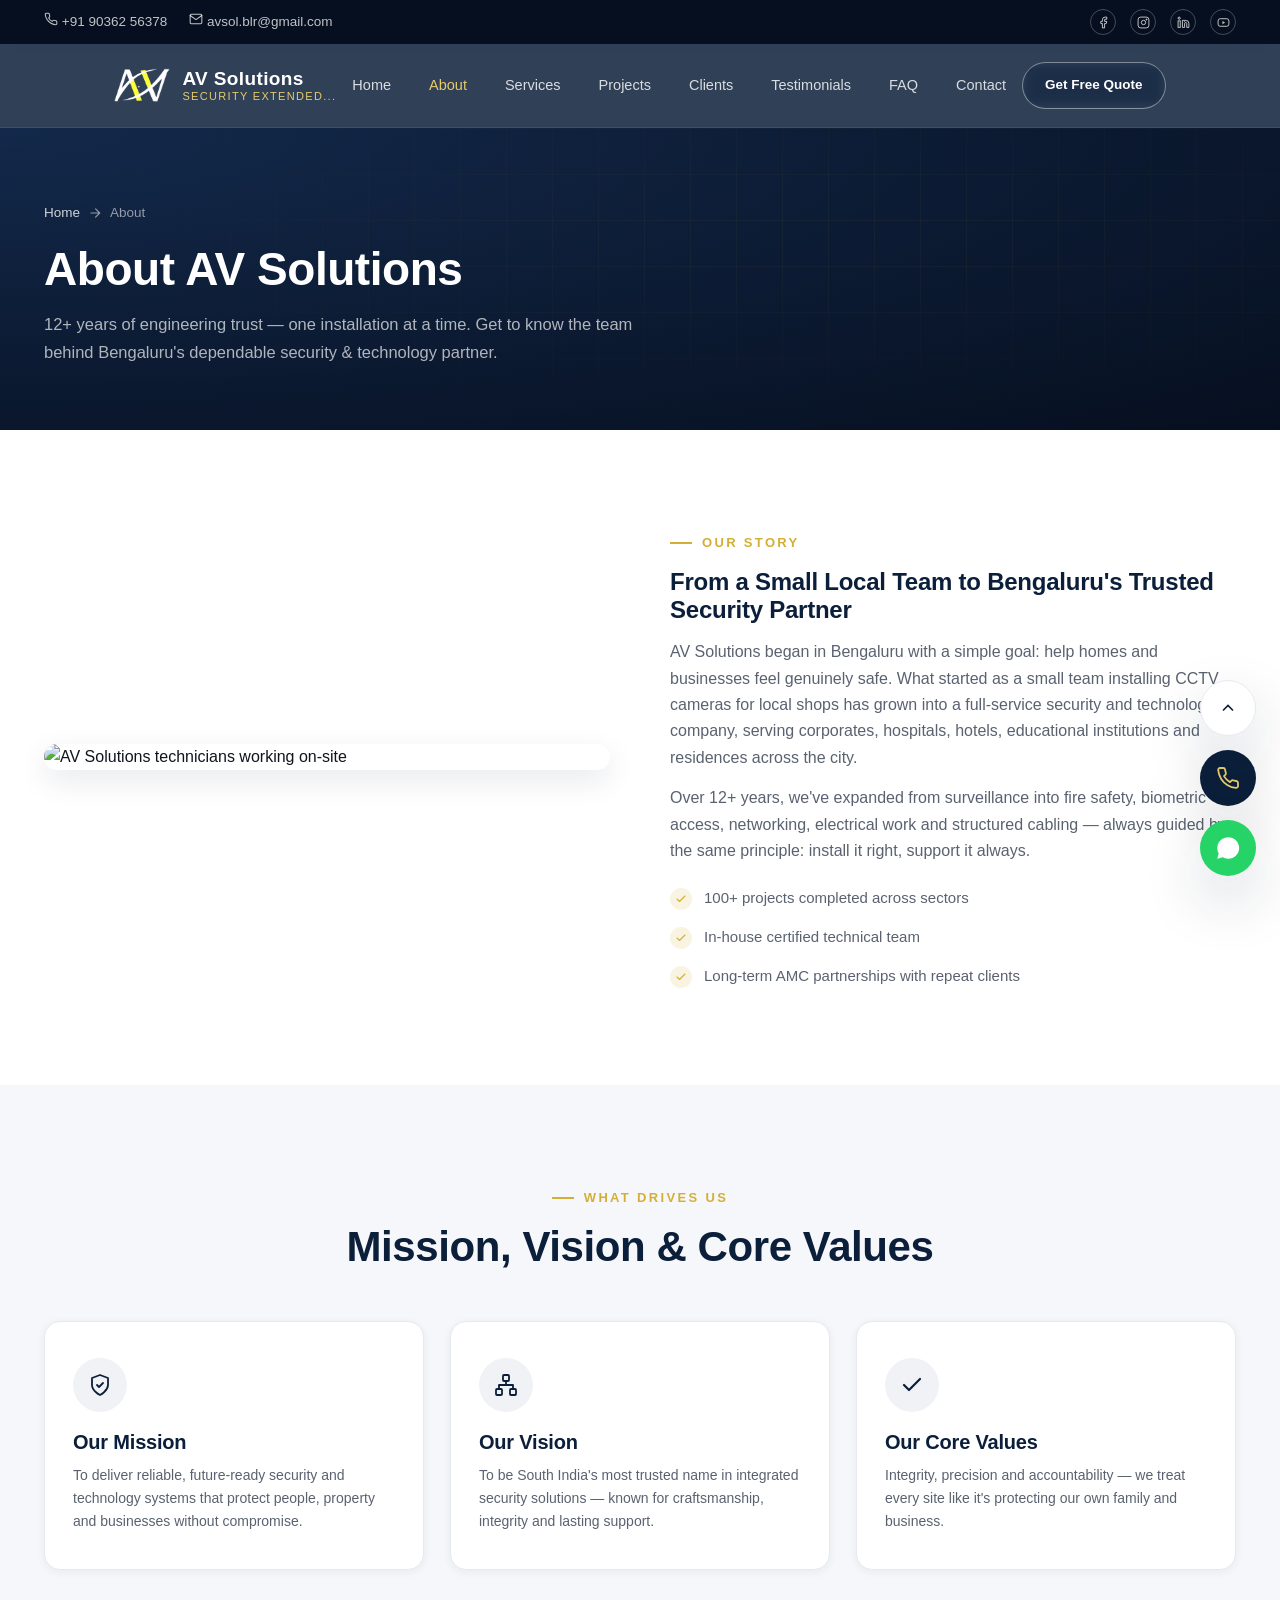
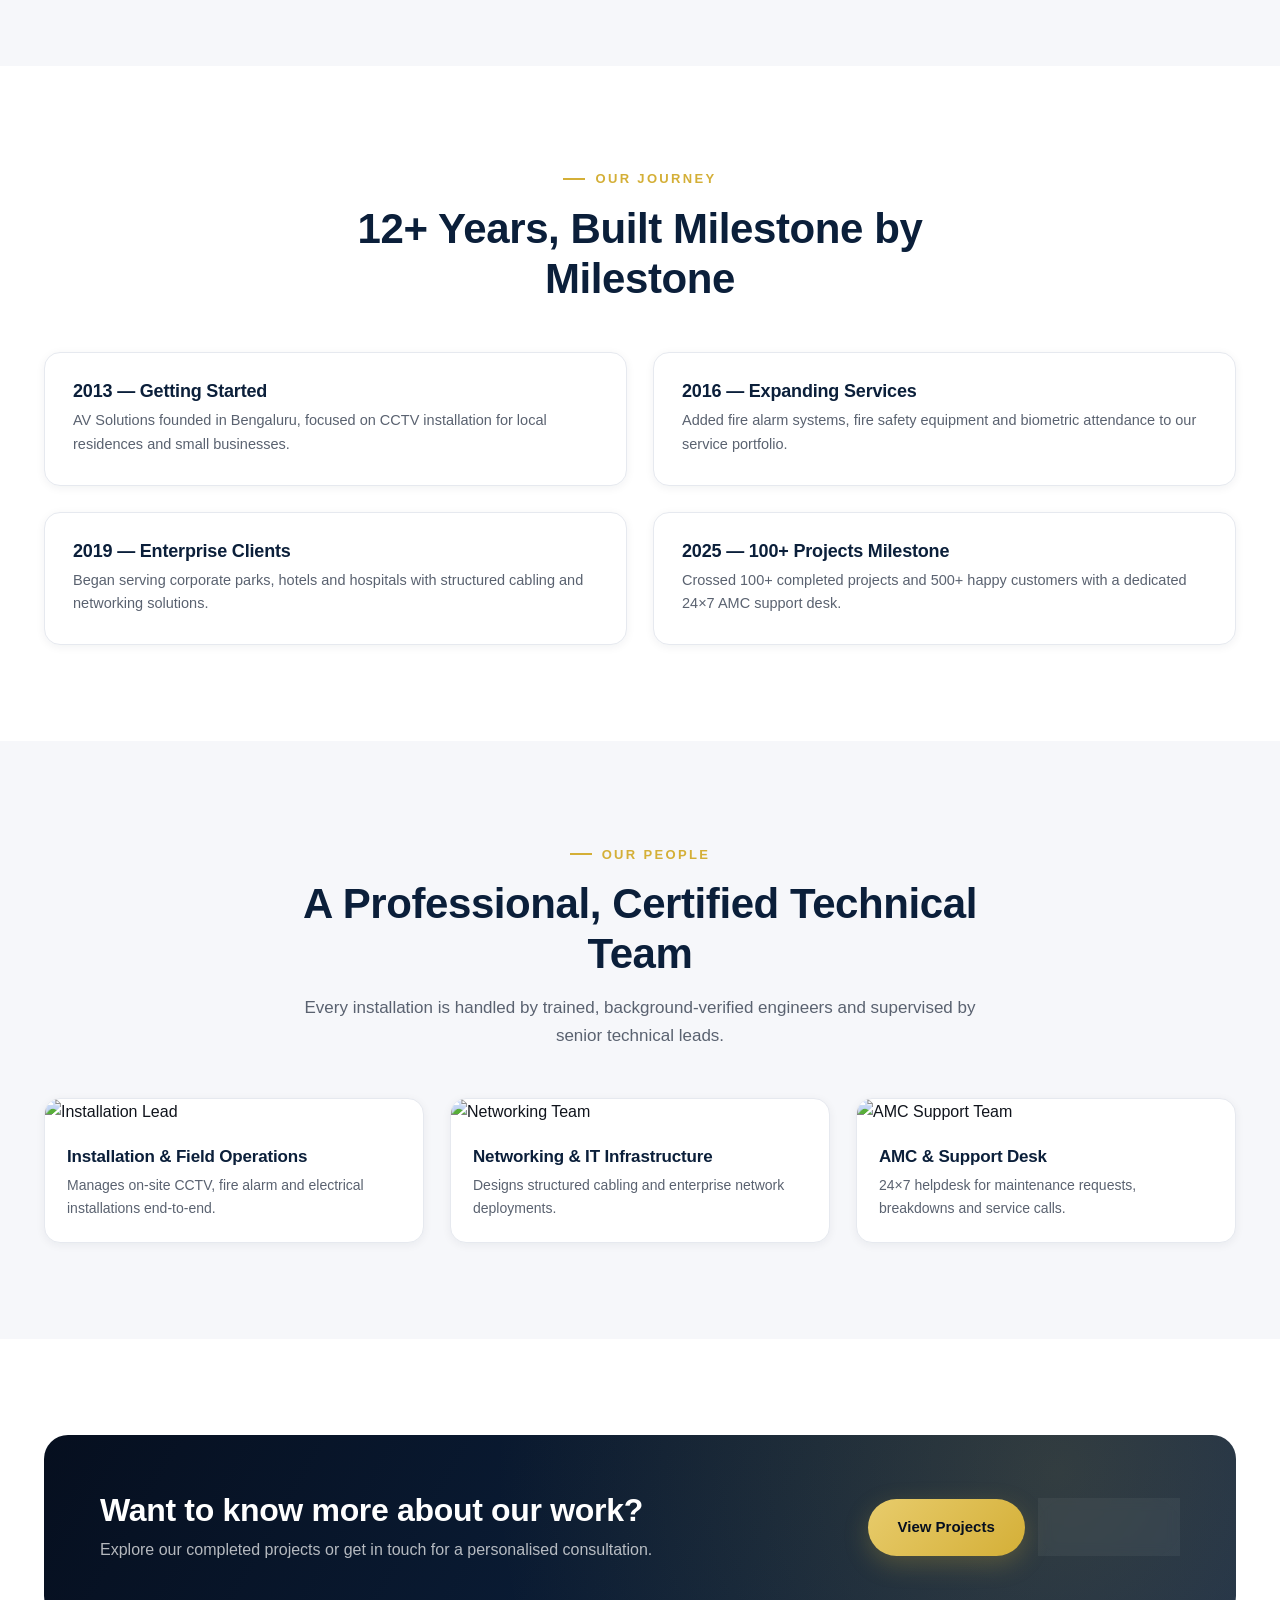
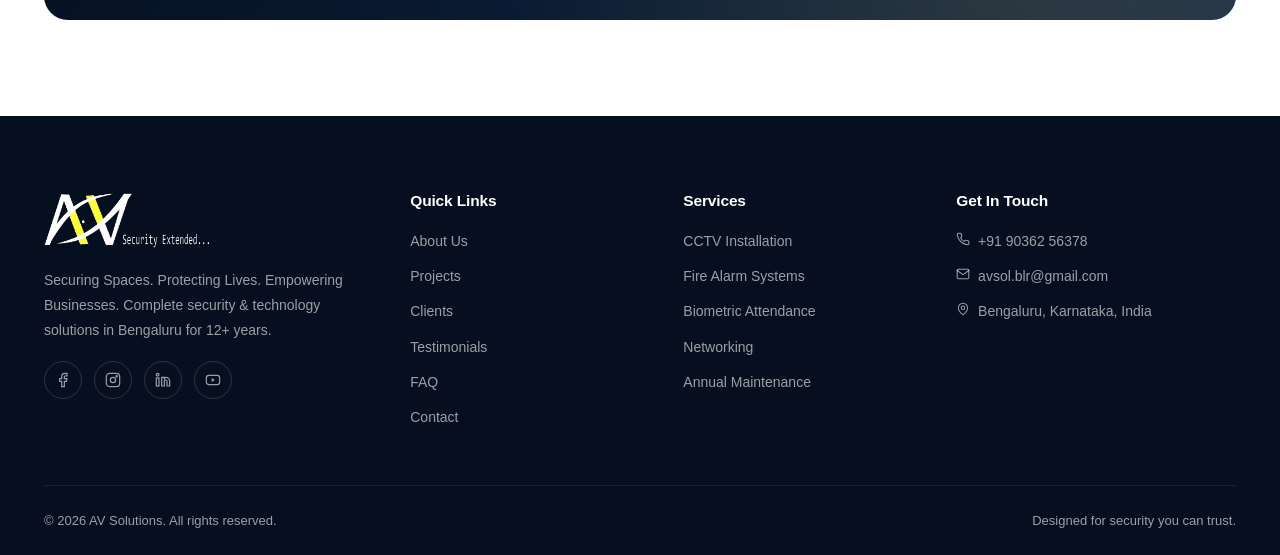
==== commit f8b89763: "Added the images to home page" ====
--- a/Avs website/about.html
+++ b/Avs website/about.html
@@ -102,7 +102,7 @@
   <section class="section-pad">
     <div class="container">
       <div class="split reveal">
-        <img src="https://placehold.co/640x480/0b1f3a/e8cc6c?text=Our+Story" alt="AV Solutions technicians working on-site">
+        <img src="https://encrypted-tbn0.gstatic.com/images?q=tbn:ANd9GcQDMKTsICiD8ZCrF8EuDo3CYWifej9JbUmmojy5vb7kig&s=10" alt="AV Solutions technicians working on-site">
         <div>
           <div class="eyebrow">Our Story</div>
           <h2>From a Small Local Team to Bengaluru's Trusted Security Partner</h2>
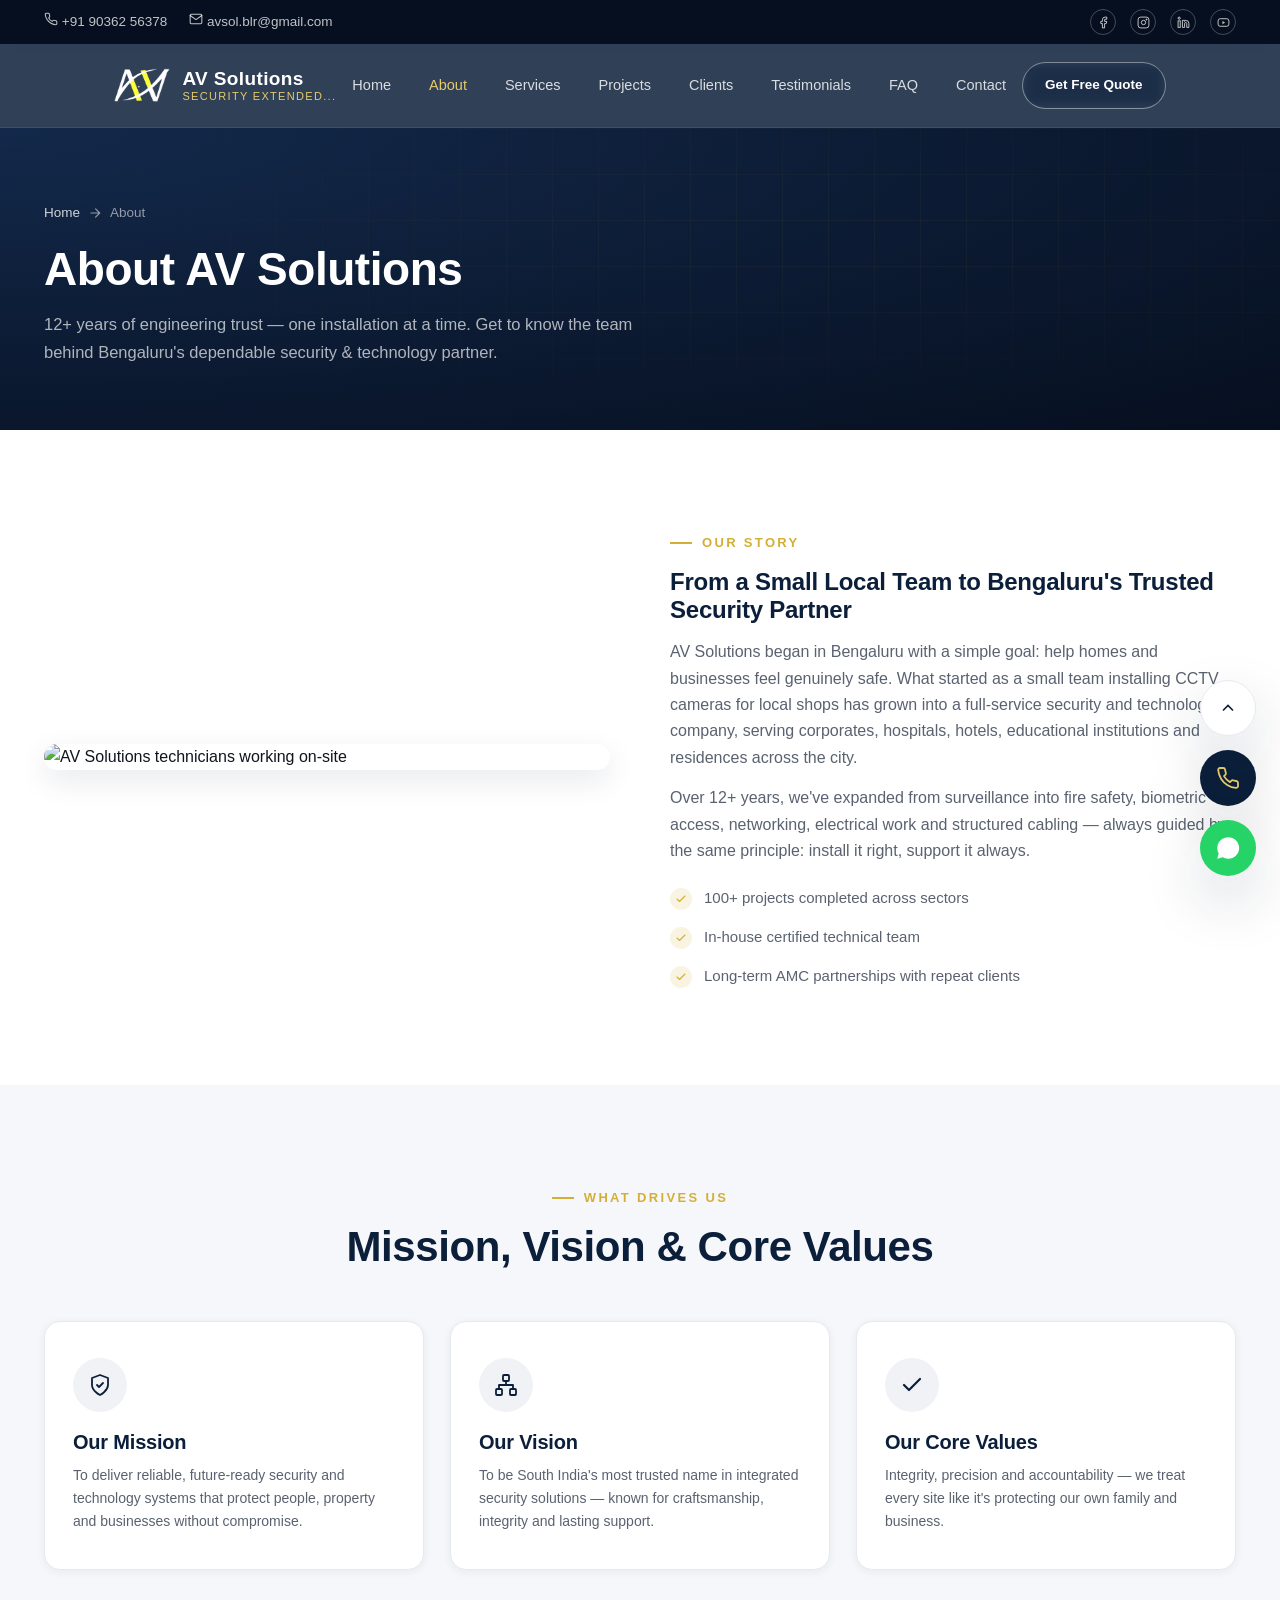
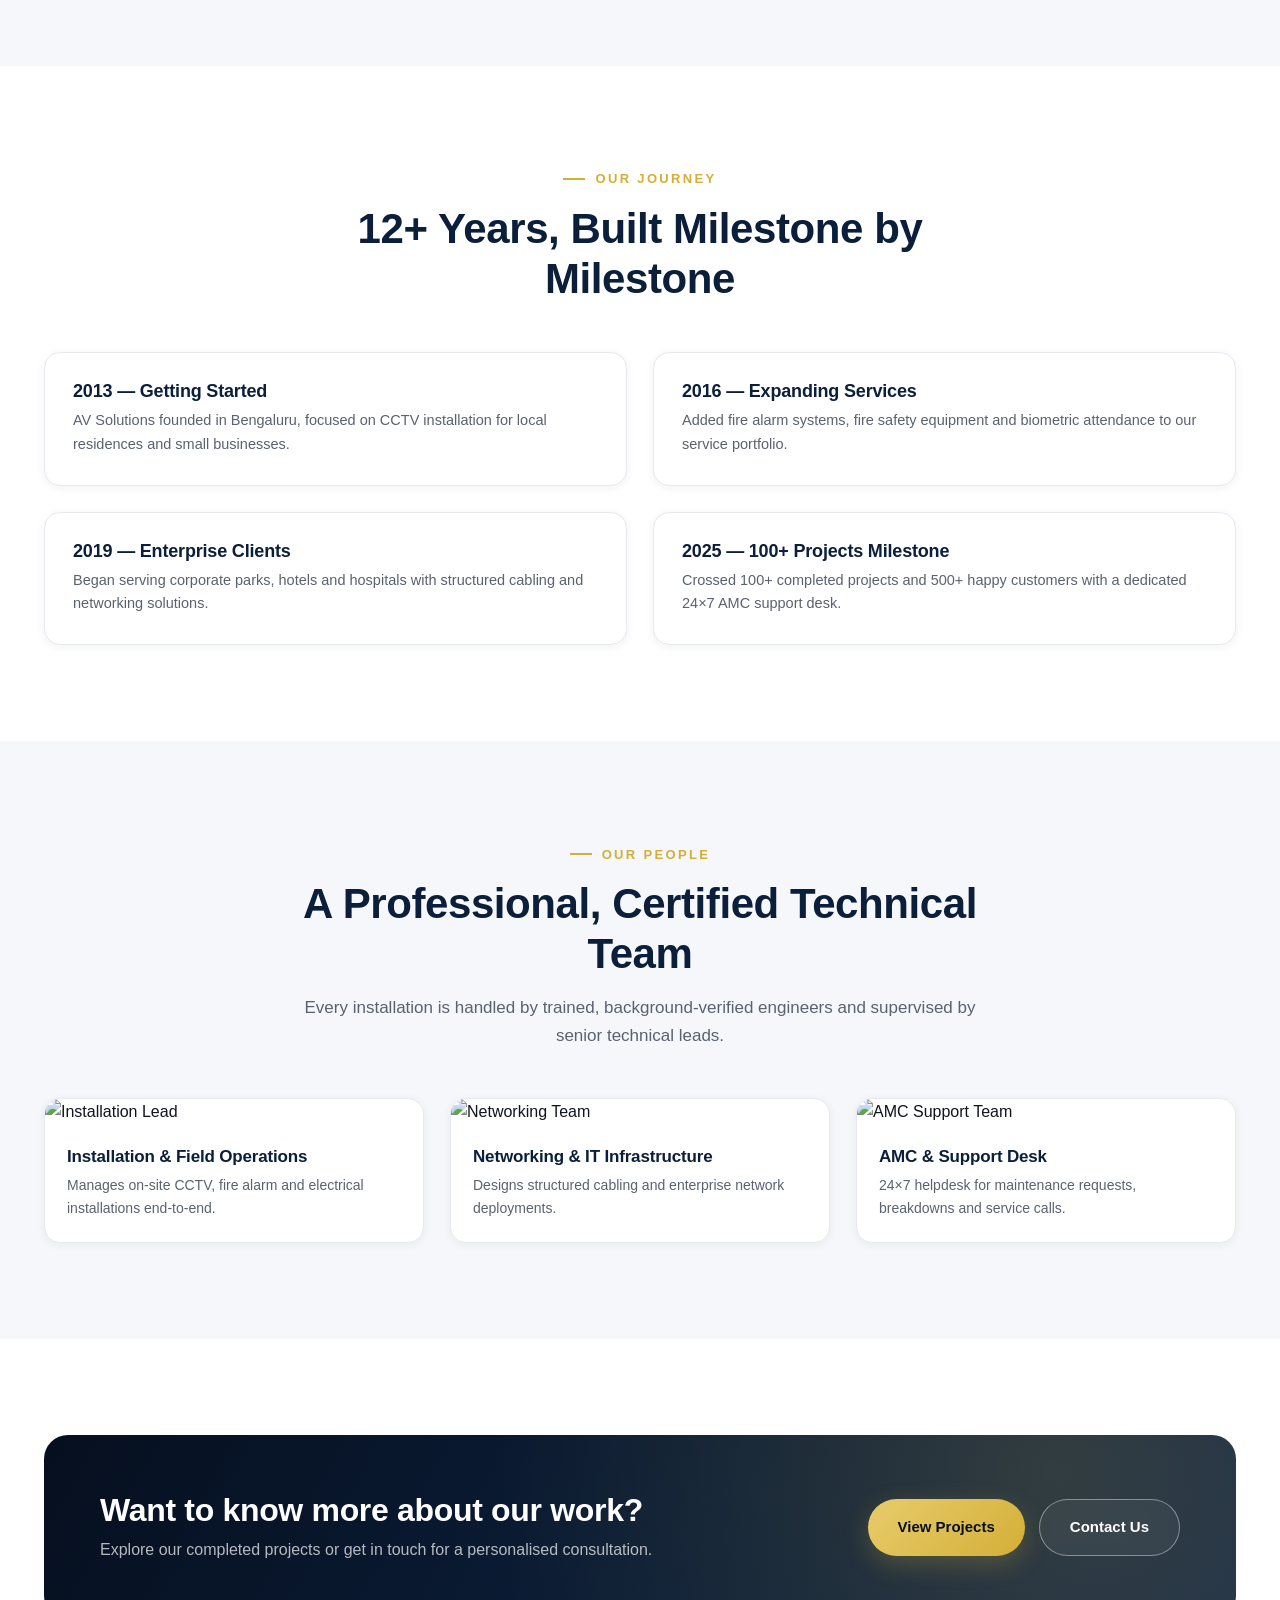
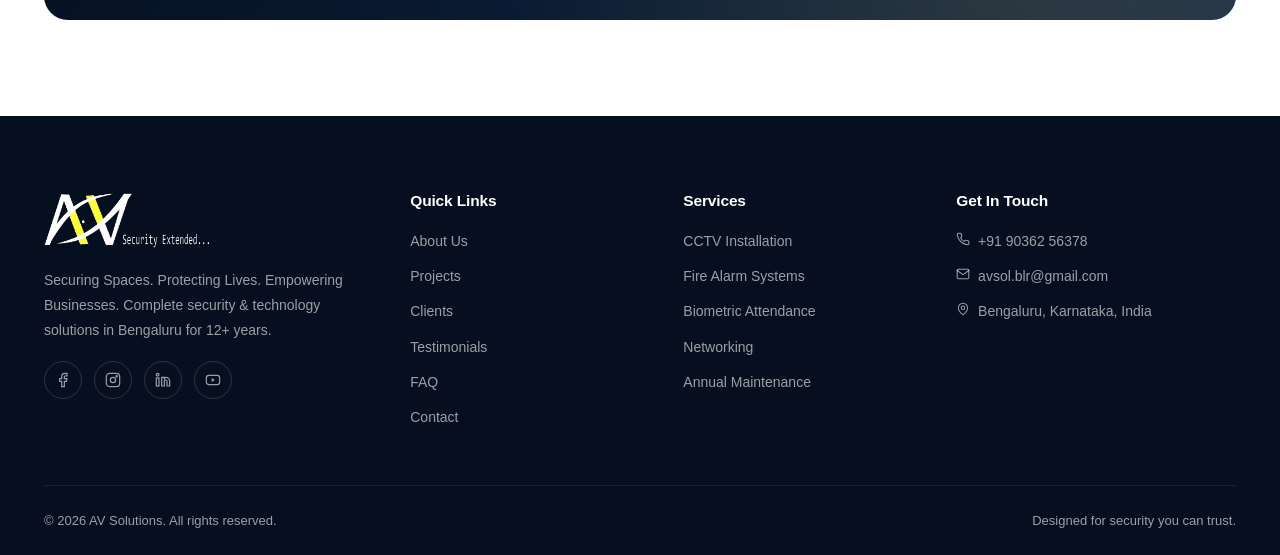
==== commit 7da96f92: "included images to the about and index page" ====
--- a/Avs website/about.html
+++ b/Avs website/about.html
@@ -102,7 +102,7 @@
   <section class="section-pad">
     <div class="container">
       <div class="split reveal">
-        <img src="https://encrypted-tbn0.gstatic.com/images?q=tbn:ANd9GcQDMKTsICiD8ZCrF8EuDo3CYWifej9JbUmmojy5vb7kig&s=10" alt="AV Solutions technicians working on-site">
+        <img src="https://encrypted-tbn0.gstatic.com/images?q=tbn:ANd9GcRjGmu3qhVZLOZ-IcyXMwhR9obvqQItQYXK9_DhD8vdHg&s=10" alt="AV Solutions technicians working on-site">
         <div>
           <div class="eyebrow">Our Story</div>
           <h2>From a Small Local Team to Bengaluru's Trusted Security Partner</h2>
@@ -183,15 +183,15 @@
       </div>
       <div class="grid-3">
         <div class="card reveal" style="overflow:hidden;">
-          <img src="https://placehold.co/420x320/13294b/ffffff?text=Site+%26+Installation+Lead" alt="Installation Lead">
+          <img src="https://www.easyfix.in/_next/image?url=%2Fimages%2Foperations%2Finstallation-rollout.jpg&w=3840&q=75&dpl=dpl_6vfwwqBxX5QZixvdq6BuKwd1QKgr" alt="Installation Lead">
           <div style="padding:22px;"><h3 style="font-size:17px;">Installation &amp; Field Operations</h3><p style="color:var(--text-gray);font-size:14px;margin-top:6px;">Manages on-site CCTV, fire alarm and electrical installations end-to-end.</p></div>
         </div>
         <div class="card reveal" style="overflow:hidden;">
-          <img src="https://placehold.co/420x320/13294b/ffffff?text=Networking+%26+IT+Team" alt="Networking Team">
+          <img src="https://encrypted-tbn0.gstatic.com/images?q=tbn:ANd9GcSva9JPlN9gCAOmeQr0lyiUH28TKtqeeQkAj1QIwqzqtA&s=10" alt="Networking Team">
           <div style="padding:22px;"><h3 style="font-size:17px;">Networking &amp; IT Infrastructure</h3><p style="color:var(--text-gray);font-size:14px;margin-top:6px;">Designs structured cabling and enterprise network deployments.</p></div>
         </div>
         <div class="card reveal" style="overflow:hidden;">
-          <img src="https://placehold.co/420x320/13294b/ffffff?text=AMC+%26+Support+Desk" alt="AMC Support Team">
+          <img src="https://encrypted-tbn0.gstatic.com/images?q=tbn:ANd9GcSVRHUqbeCqeziUPcSQg_oZf_GJw3lVxma6C-PDAHU8hQ&s=10" alt="AMC Support Team">
           <div style="padding:22px;"><h3 style="font-size:17px;">AMC &amp; Support Desk</h3><p style="color:var(--text-gray);font-size:14px;margin-top:6px;">24×7 helpdesk for maintenance requests, breakdowns and service calls.</p></div>
         </div>
       </div>
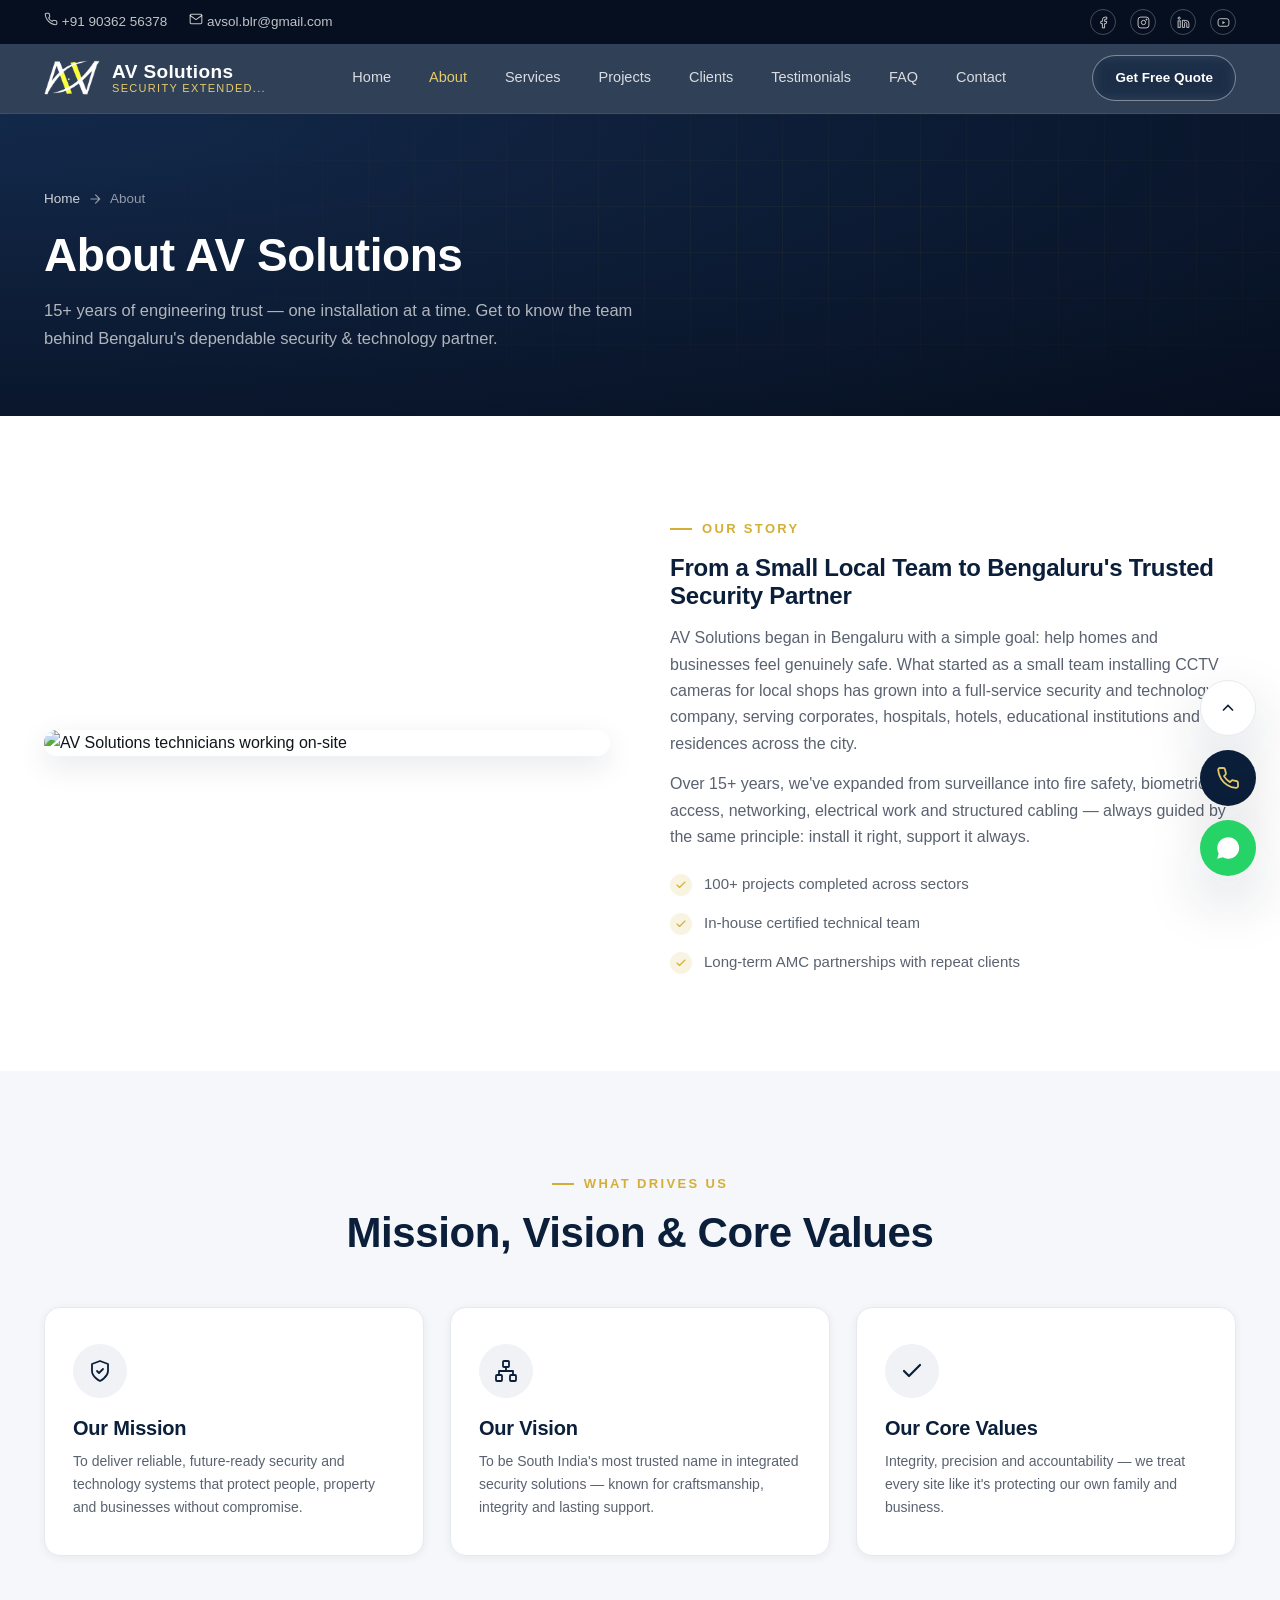
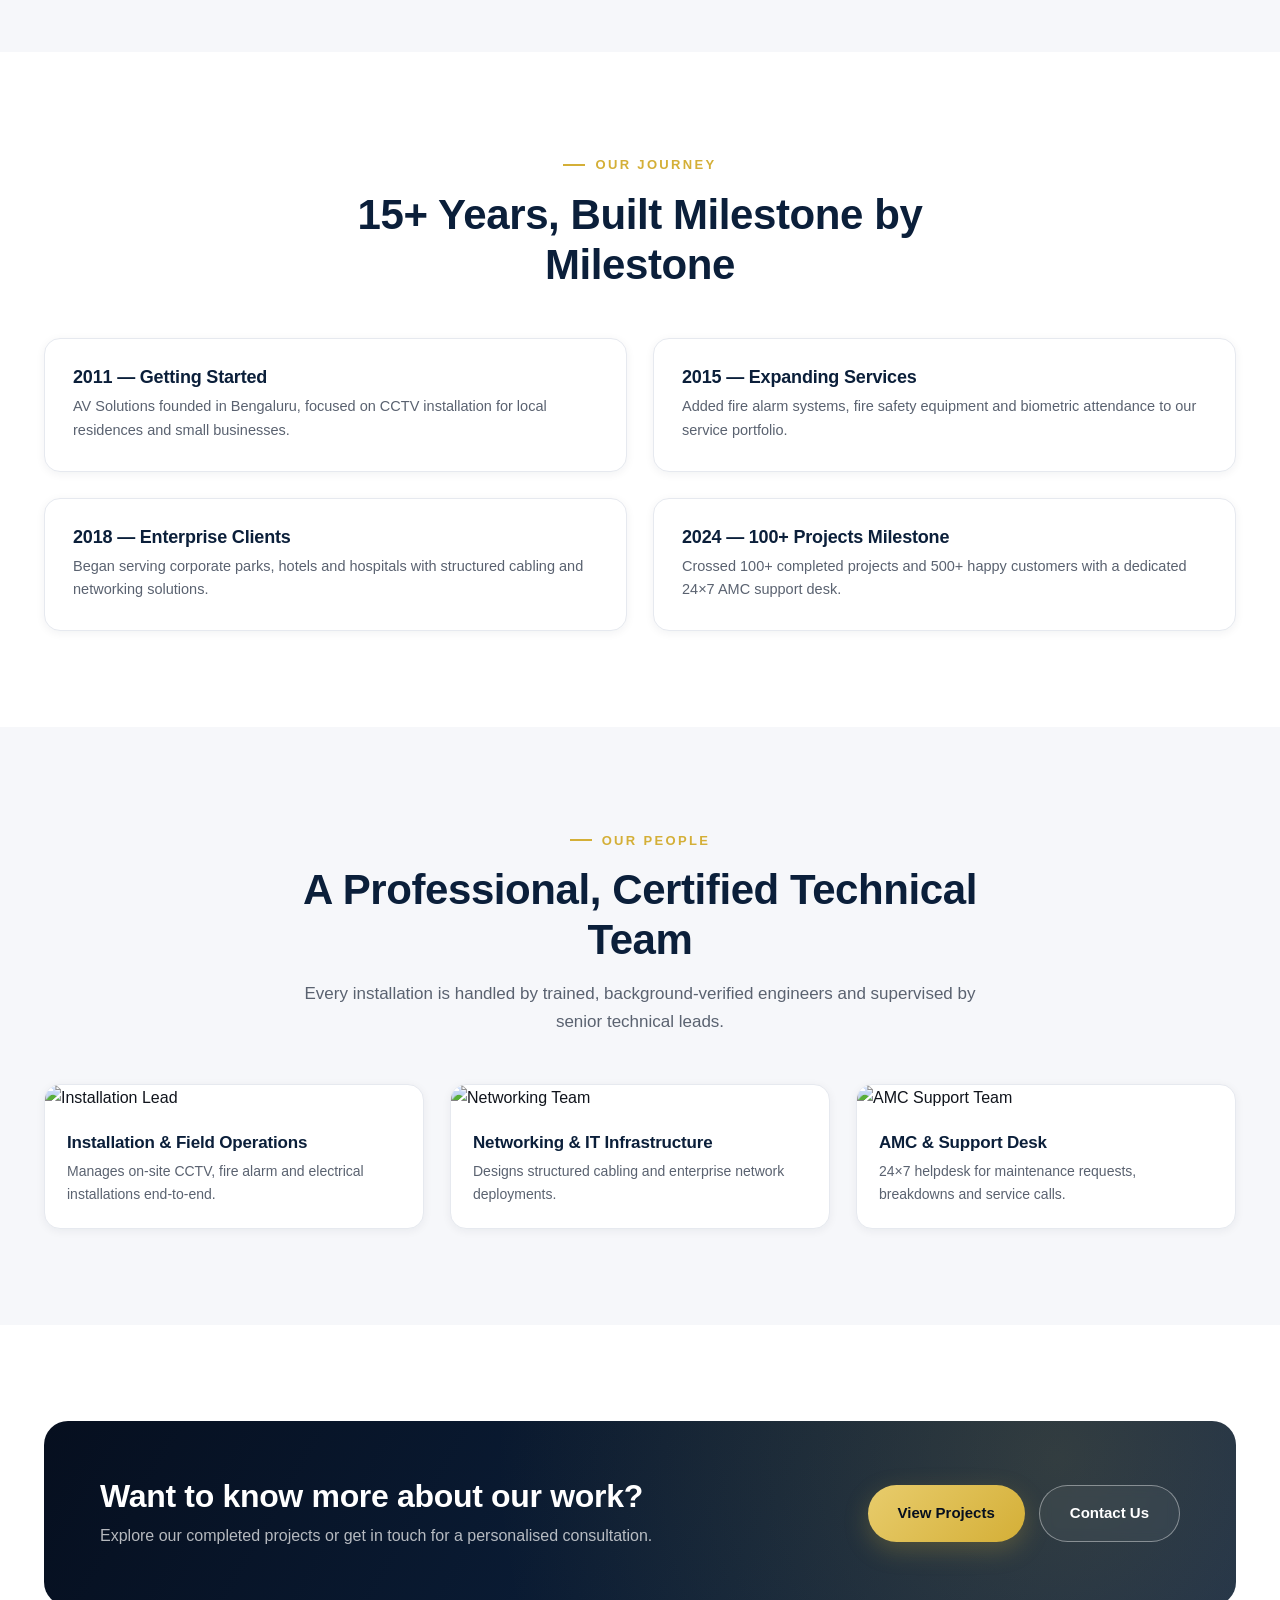
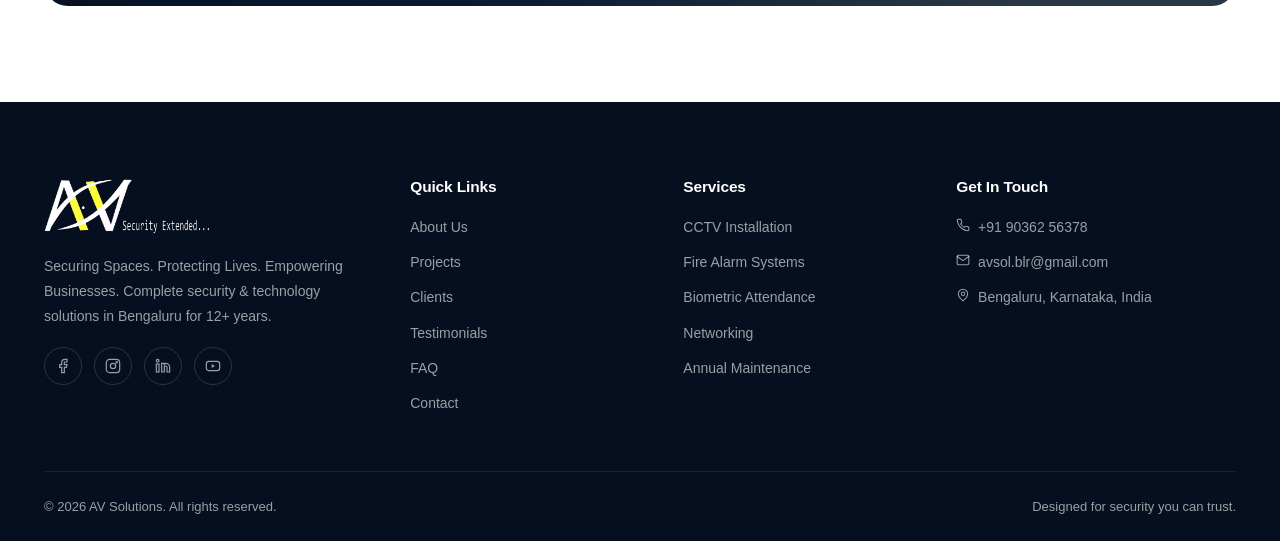
==== commit a5b9faa3: "fixed the years that was incorrect" ====
--- a/Avs website/about.html
+++ b/Avs website/about.html
@@ -3,7 +3,7 @@
 <head>
 <meta charset="UTF-8">
 <meta name="viewport" content="width=device-width, initial-scale=1.0">
-<title>About Us | AV Solutions — 12+ Years of Security Expertise</title>
+<title>About Us | AV Solutions — 15+ Years of Security Expertise</title>
 <meta name="description" content="Learn about AV Solutions' journey, mission, vision and the certified team delivering security & technology solutions in Bengaluru.">
 <meta name="keywords" content="CCTV installation Bengaluru, fire alarm systems, biometric attendance, security systems, AMC, networking, AV Solutions">
 <link rel="canonical" href="https://www.avsolutions.co.in/about.html">
@@ -94,7 +94,7 @@
     <div class="container">
       <div class="breadcrumb"><a href="index.html">Home</a> <svg width="14" height="14"><use href="#icon-arrow-right"/></svg> <span>About</span></div>
       <h1>About AV Solutions</h1>
-      <p>12+ years of engineering trust — one installation at a time. Get to know the team behind Bengaluru's dependable security &amp; technology partner.</p>
+      <p>15+ years of engineering trust — one installation at a time. Get to know the team behind Bengaluru's dependable security &amp; technology partner.</p>
     </div>
   </section>
 
@@ -107,7 +107,7 @@
           <div class="eyebrow">Our Story</div>
           <h2>From a Small Local Team to Bengaluru's Trusted Security Partner</h2>
           <p style="color:var(--text-gray);margin-top:14px;">AV Solutions began in Bengaluru with a simple goal: help homes and businesses feel genuinely safe. What started as a small team installing CCTV cameras for local shops has grown into a full-service security and technology company, serving corporates, hospitals, hotels, educational institutions and residences across the city.</p>
-          <p style="color:var(--text-gray);margin-top:14px;">Over 12+ years, we've expanded from surveillance into fire safety, biometric access, networking, electrical work and structured cabling — always guided by the same principle: install it right, support it always.</p>
+          <p style="color:var(--text-gray);margin-top:14px;">Over 15+ years, we've expanded from surveillance into fire safety, biometric access, networking, electrical work and structured cabling — always guided by the same principle: install it right, support it always.</p>
           <ul class="check-list">
             <li><span class="tick"><svg width="12" height="12"><use href="#icon-check"/></svg></span> 100+ projects completed across sectors</li>
             <li><span class="tick"><svg width="12" height="12"><use href="#icon-check"/></svg></span> In-house certified technical team</li>
@@ -145,28 +145,28 @@
     </div>
   </section>
 
-  <!-- ================= 12+ YEARS JOURNEY (TIMELINE) ================= -->
+  <!-- ================= 15+ YEARS JOURNEY (TIMELINE) ================= -->
   <section class="section-pad">
     <div class="container">
       <div class="section-head center reveal">
         <div class="eyebrow">Our Journey</div>
-        <h2>12+ Years, Built Milestone by Milestone</h2>
+        <h2>15+ Years, Built Milestone by Milestone</h2>
       </div>
       <div class="grid-2 reveal">
         <div class="card" style="padding:28px;">
-          <h3 style="font-size:18px;margin-bottom:6px;">2013 — Getting Started</h3>
+          <h3 style="font-size:18px;margin-bottom:6px;">2011 — Getting Started</h3>
           <p style="color:var(--text-gray);font-size:14.5px;">AV Solutions founded in Bengaluru, focused on CCTV installation for local residences and small businesses.</p>
         </div>
         <div class="card" style="padding:28px;">
-          <h3 style="font-size:18px;margin-bottom:6px;">2016 — Expanding Services</h3>
+          <h3 style="font-size:18px;margin-bottom:6px;">2015 — Expanding Services</h3>
           <p style="color:var(--text-gray);font-size:14.5px;">Added fire alarm systems, fire safety equipment and biometric attendance to our service portfolio.</p>
         </div>
         <div class="card" style="padding:28px;">
-          <h3 style="font-size:18px;margin-bottom:6px;">2019 — Enterprise Clients</h3>
+          <h3 style="font-size:18px;margin-bottom:6px;">2018 — Enterprise Clients</h3>
           <p style="color:var(--text-gray);font-size:14.5px;">Began serving corporate parks, hotels and hospitals with structured cabling and networking solutions.</p>
         </div>
         <div class="card" style="padding:28px;">
-          <h3 style="font-size:18px;margin-bottom:6px;">2025 — 100+ Projects Milestone</h3>
+          <h3 style="font-size:18px;margin-bottom:6px;">2024 — 100+ Projects Milestone</h3>
           <p style="color:var(--text-gray);font-size:14.5px;">Crossed 100+ completed projects and 500+ happy customers with a dedicated 24×7 AMC support desk.</p>
         </div>
       </div>
--- a/Avs website/css/style.css
+++ b/Avs website/css/style.css
@@ -65,6 +65,9 @@
   *{ animation-duration: 0.001ms !important; animation-iteration-count: 1 !important; transition-duration: 0.001ms !important; scroll-behavior: auto !important; }
 }
 
+/* Lock background scroll while the mobile nav is open (JS adds/removes this on <body>) */
+body.nav-open{ overflow: hidden; }
+
 .container{ max-width: var(--container); margin: 0 auto; padding: 0 24px; }
 
 /* ---------- Eyebrow / section heading ---------- */
@@ -135,14 +138,15 @@
 /* ---------- Nav ---------- */
 .navbar{
   position: sticky; top: 0; z-index: 999;
-  height: var(--nav-height);
-  display: flex; align-items: center;
+  height: 70px;
+  padding-top: 10px ;
+  display: flex; flex-direction: column; align-items: center;
   background: rgba(11, 31, 58, 0.85);
   backdrop-filter: blur(14px); -webkit-backdrop-filter: blur(14px);
   border-bottom: 1px solid rgba(255,255,255,0.08);
   transition: background .3s ease;
 }
-.navbar .container{ display: flex; align-items: center; justify-content: space-between; }
+.navbar .container{ display: flex; align-items: center; justify-content: space-between; flex-wrap: wrap; width: 100%; }
 .brand{ display: flex; align-items: center; gap: 12px; transition: opacity .2s ease; }
 .brand:hover{ opacity: 0.85; }
 .brand-logo{
@@ -155,6 +159,7 @@
 
 .nav-links{ display: flex; align-items: center; gap: 6px; }
 .nav-links a{
+  display: flex;
   color: rgba(255,255,255,0.82); font-size: 14.5px; font-weight: 500; padding: 10px 16px; border-radius: 8px;
   position: relative; transition: color .2s ease, background .2s ease;
 }
@@ -162,22 +167,37 @@
 .nav-links a.active{ color: var(--gold-light); }
 .nav-cta{ display: flex; align-items: center; gap: 14px; }
 
+/* Hamburger no longer needed — nav is now a single-line flex row on mobile */
 .nav-toggle{ display: none; flex-direction: column; gap: 5px; width: 30px; }
 .nav-toggle span{ height: 2px; background: var(--white); border-radius: 2px; transition: transform .3s, opacity .3s; }
 
 @media (max-width: 1024px){
   .nav-links{
-    position: fixed; top: var(--nav-height); left: 0; right: 0; bottom: 0;
-    background: var(--navy-deep); flex-direction: column; align-items: stretch;
-    padding: 20px; gap: 4px; transform: translateX(100%); transition: transform .35s ease;
-    overflow-y: auto;
+    order: 3;
+    width: calc(100% + 48px);
+    margin-left: -24px;
+    margin-right: -24px;
+    flex-direction: row;
+    flex-wrap: nowrap;           /* force single line */
+    justify-content: space-between;
+    background: var(--navy-deep);
+    padding: 10px 8px;
+    gap: 0;
   }
-  .nav-links.open{ transform: translateX(0); }
-  .nav-links a{ padding: 16px; font-size: 16px; border-bottom: 1px solid rgba(255,255,255,0.06); }
-  .nav-toggle{ display: flex; }
+  .nav-links a{
+    flex: 1 1 0;    /* all links share width equally */
+    justify-content: center;
+    text-align: center;
+    padding: 8px 2px;
+    font-size: 10px;           /* shrink so all links fit one row */
+    white-space: nowrap;
+    overflow: hidden;
+    text-overflow: ellipsis;
+    border-bottom: none;
+  }
+  .nav-toggle{ display: none; }
   .nav-cta .btn-outline{ display: none; }
 }
-
 /* ---------- Hero ---------- */
 .hero{
   position: relative; overflow: hidden; color: var(--white);
@@ -482,4 +502,4 @@
 @media (max-width: 900px){ .grid-3{ grid-template-columns: 1fr; } }
 .text-gold{ color: var(--gold); }
 .mt-lg{ margin-top: 48px; }
-.center-text{ text-align: center; }
+.center-text{ text-align: center; }
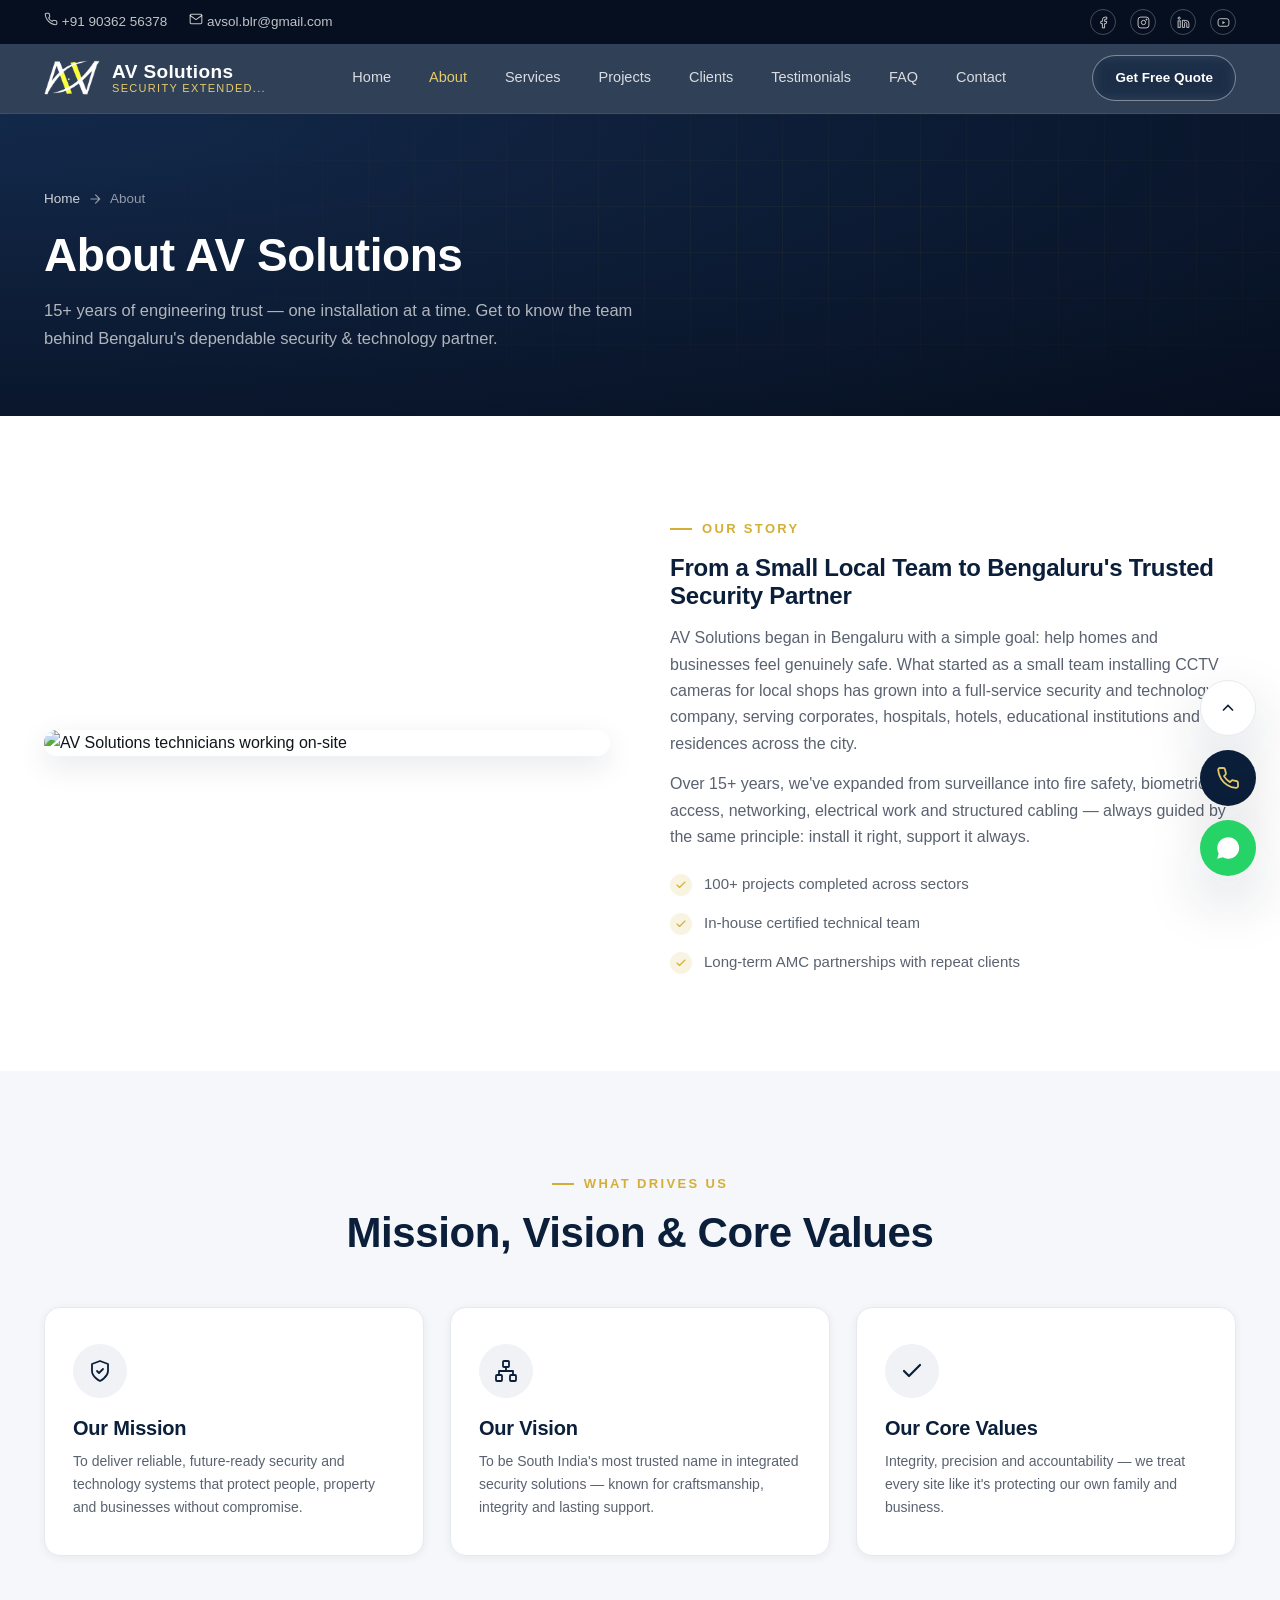
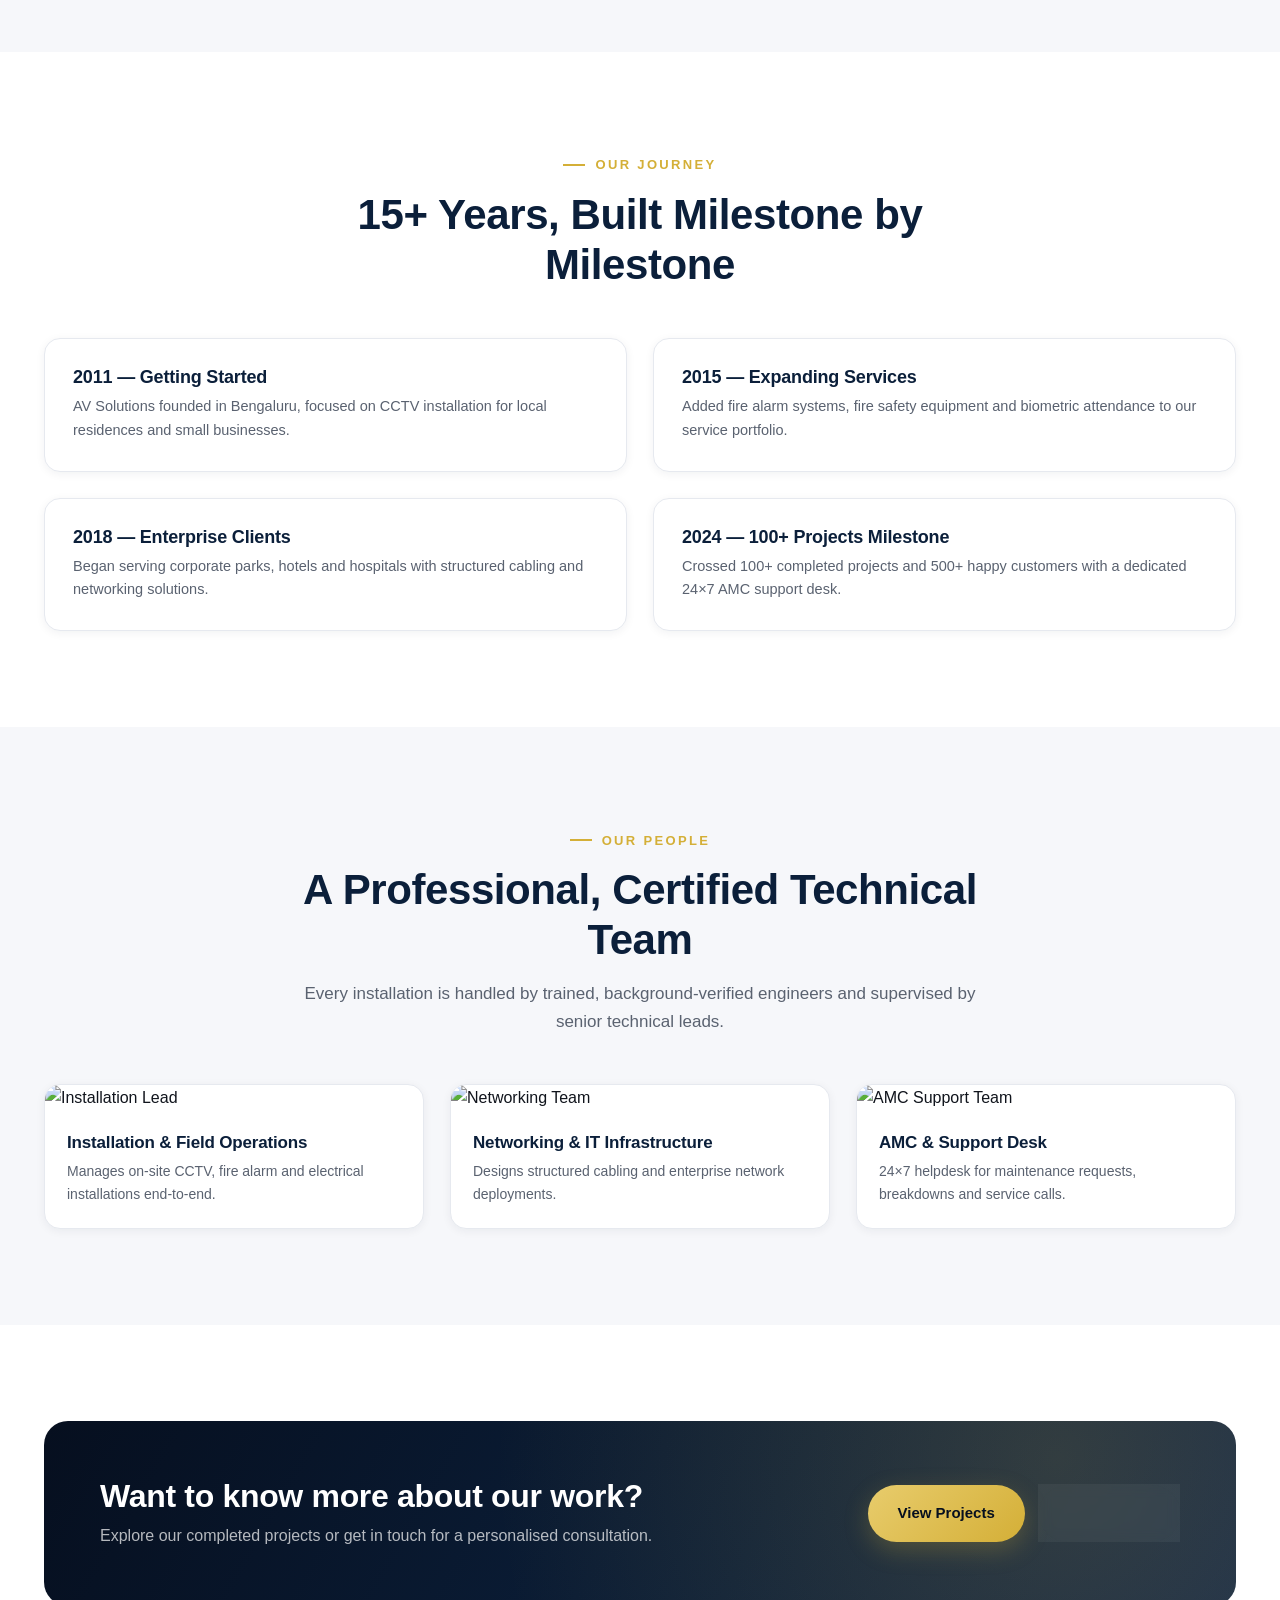
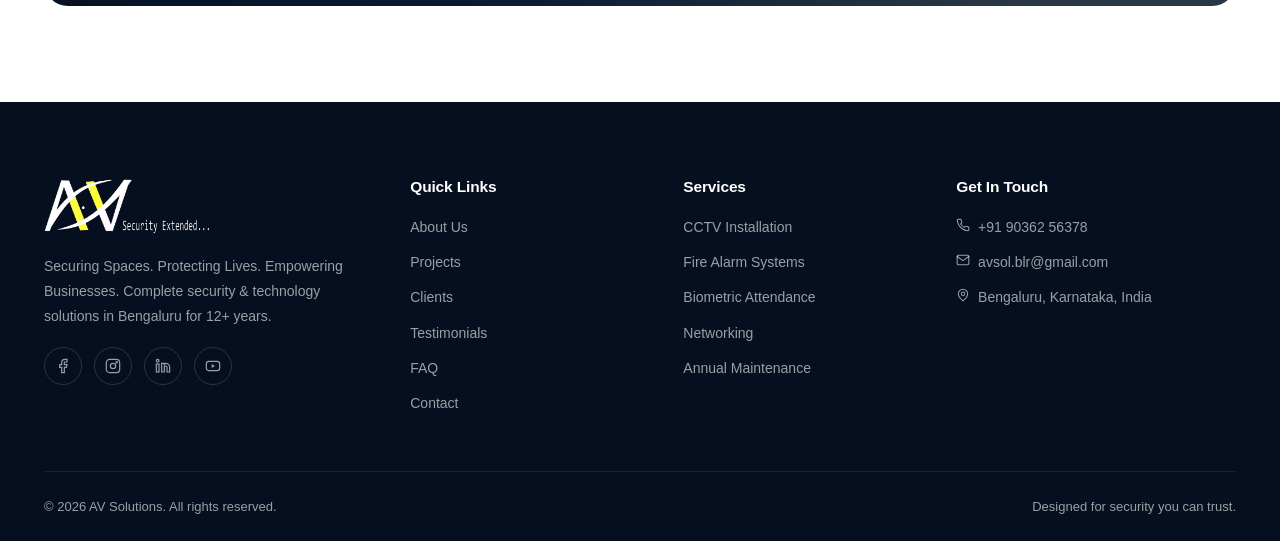
==== commit 49c625a4: "added icon on all the pages;" ====
--- a/Avs website/about.html
+++ b/Avs website/about.html
@@ -4,6 +4,7 @@
 <meta charset="UTF-8">
 <meta name="viewport" content="width=device-width, initial-scale=1.0">
 <title>About Us | AV Solutions — 15+ Years of Security Expertise</title>
+<link rel="icon" href="{{ url_for('static', filename='images/av-logo-mark.png') }}">
 <meta name="description" content="Learn about AV Solutions' journey, mission, vision and the certified team delivering security & technology solutions in Bengaluru.">
 <meta name="keywords" content="CCTV installation Bengaluru, fire alarm systems, biometric attendance, security systems, AMC, networking, AV Solutions">
 <link rel="canonical" href="https://www.avsolutions.co.in/about.html">
